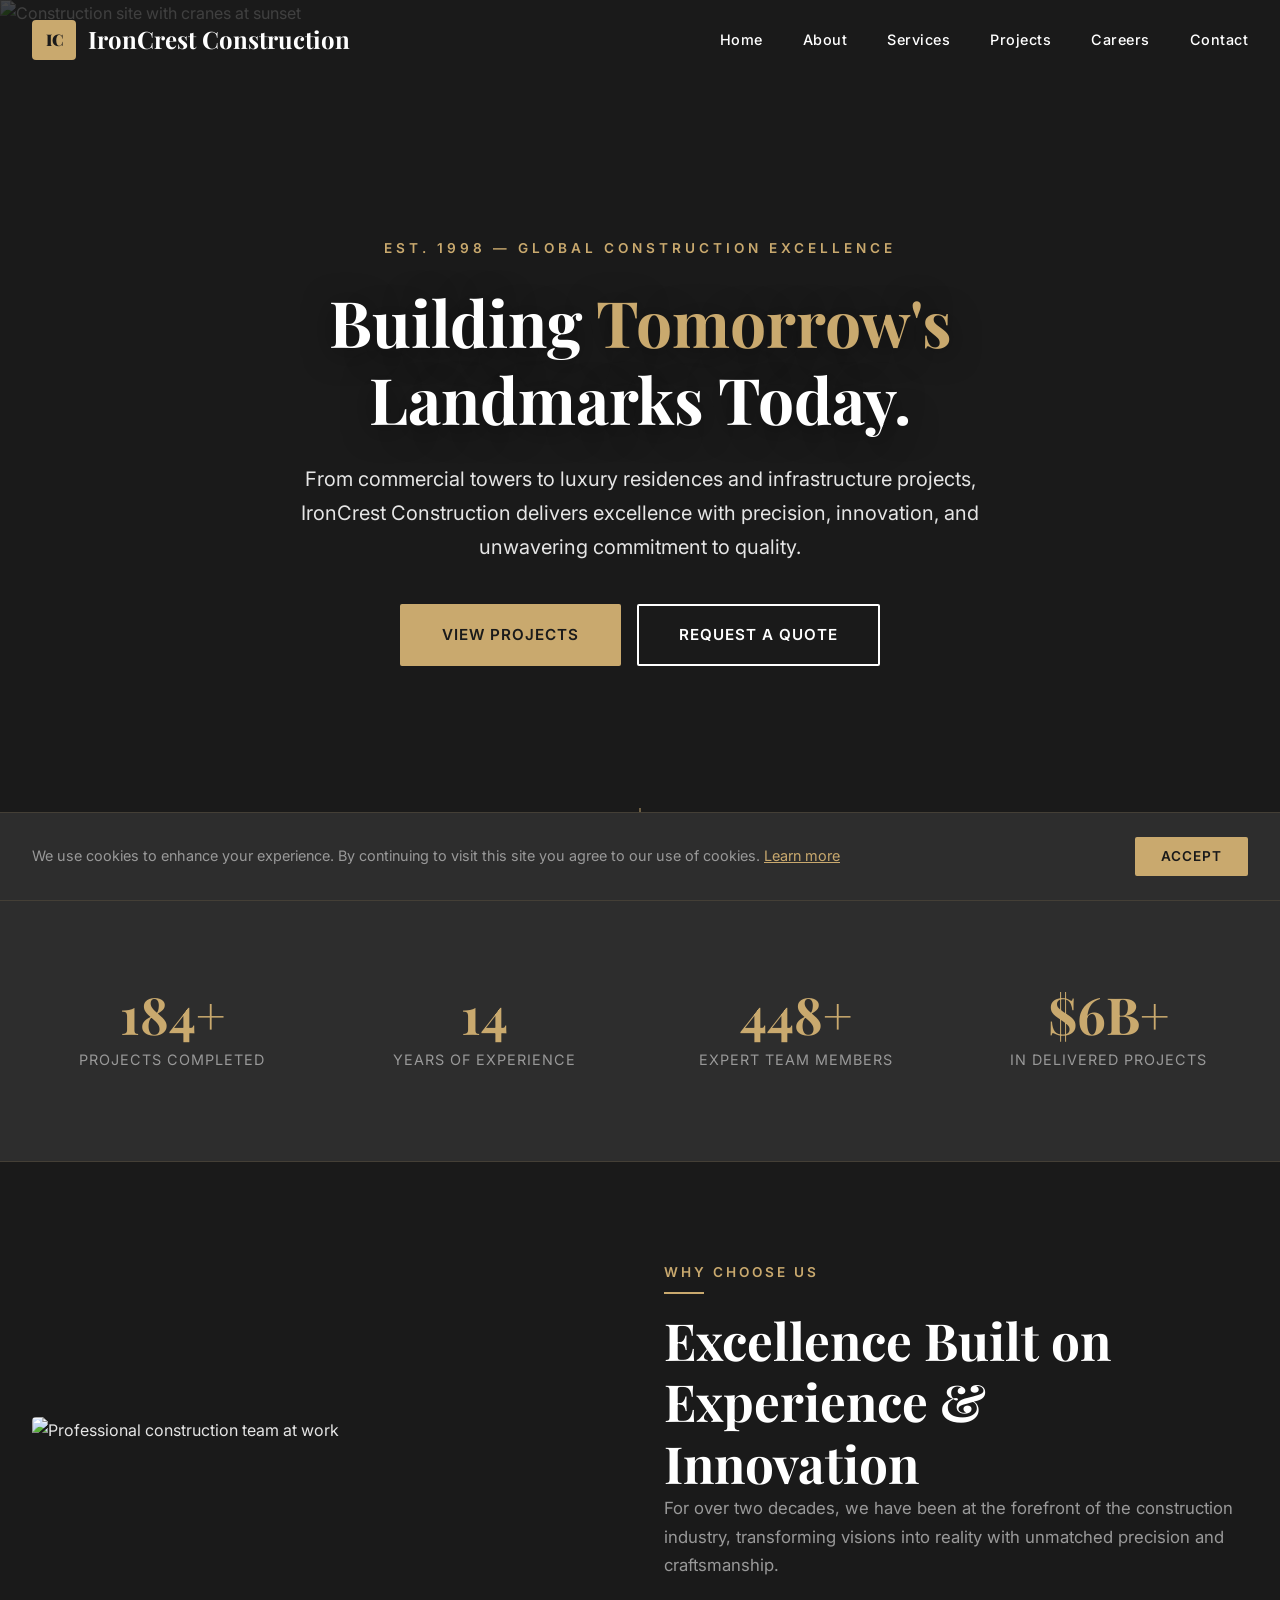
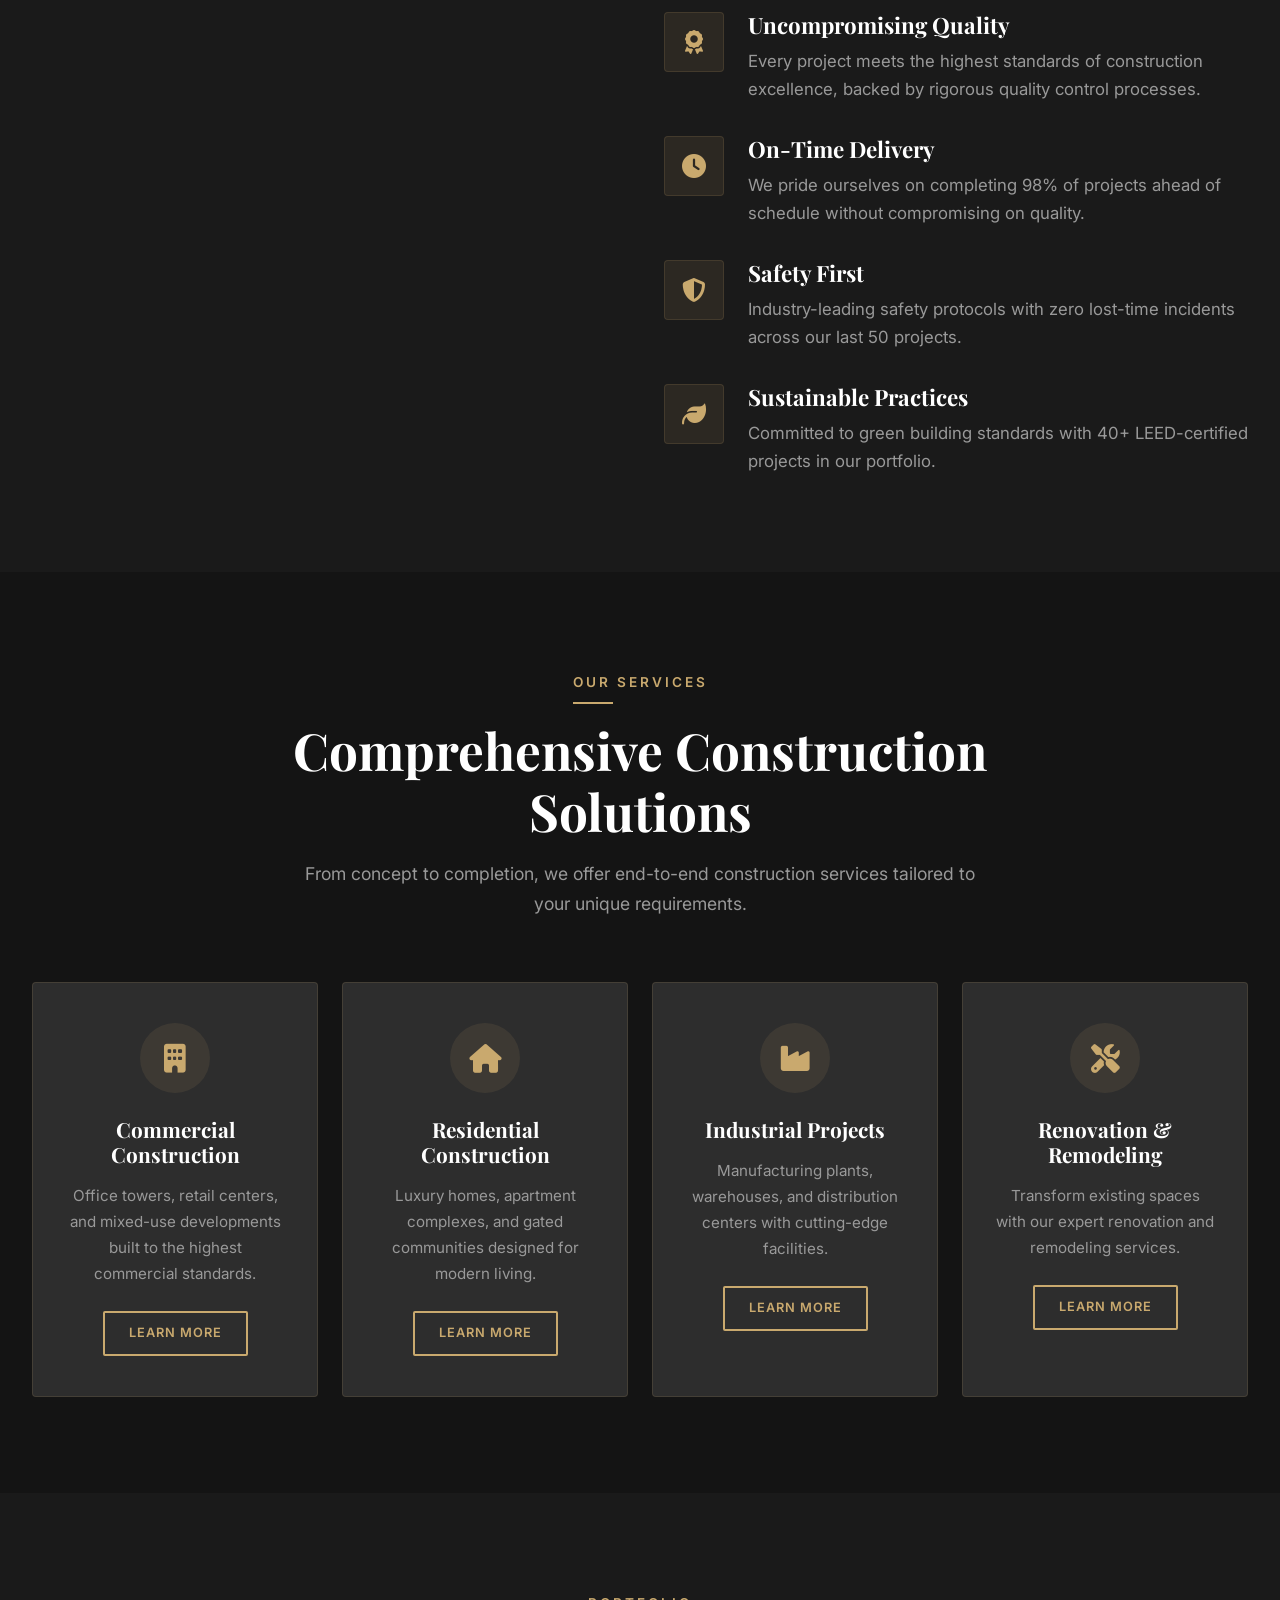
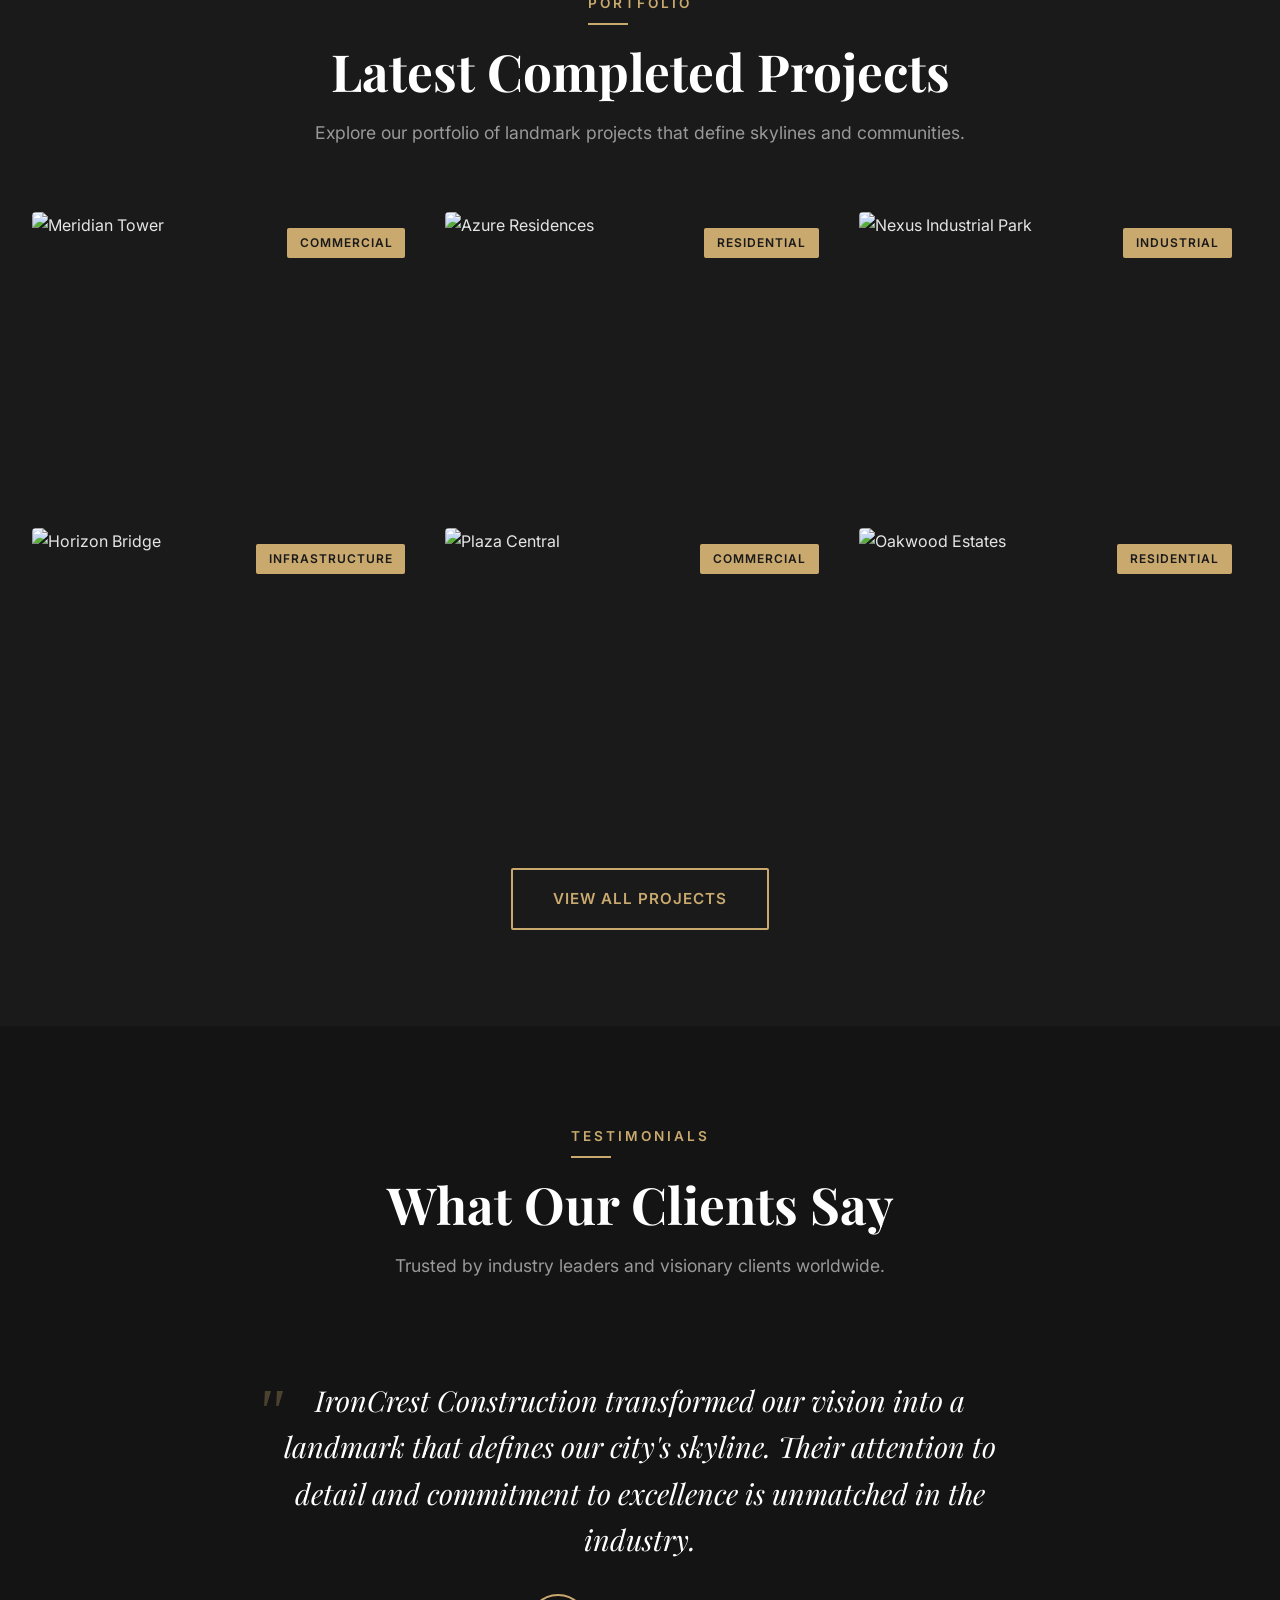
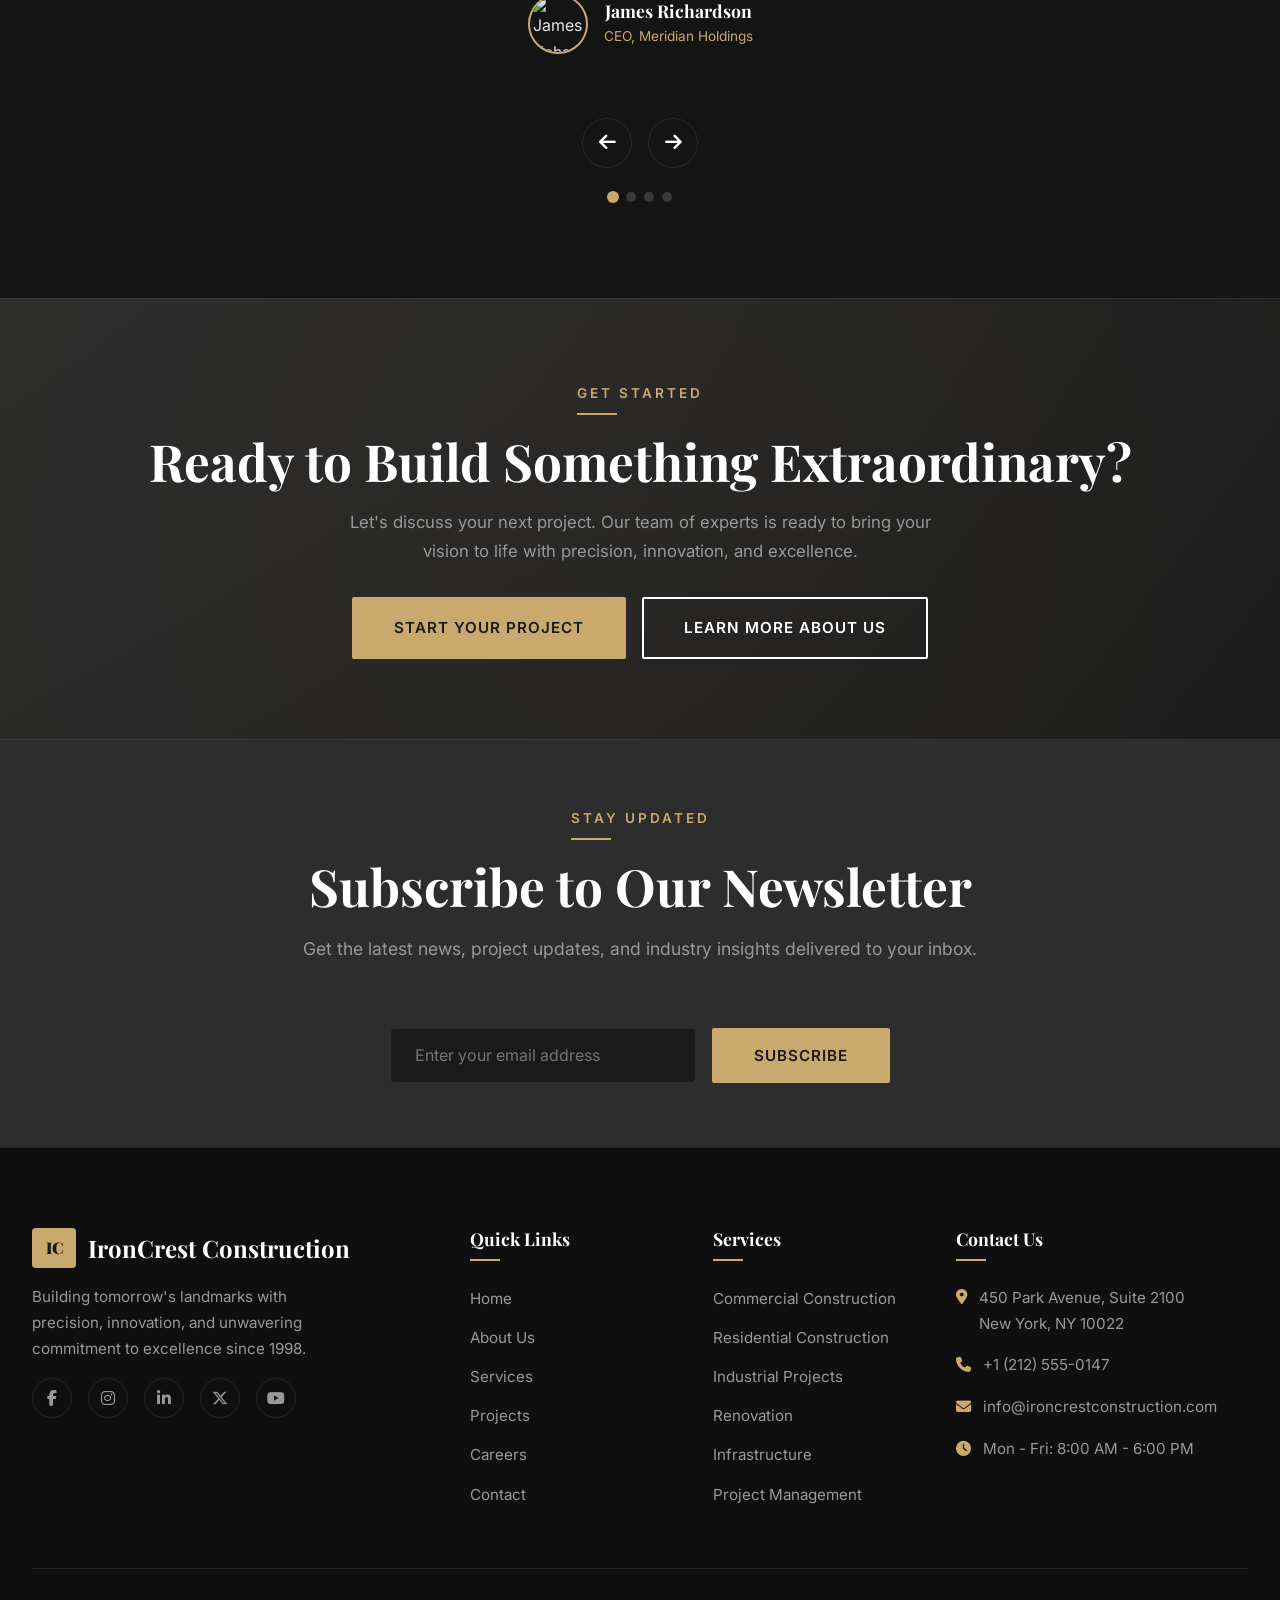
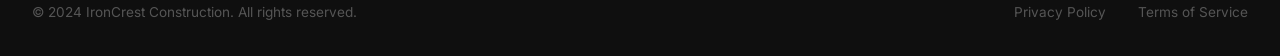
==== index.html @ f41d3113 "update" ====
<!DOCTYPE html>
<html lang="en">
<head>
    <meta charset="UTF-8">
    <meta name="viewport" content="width=device-width, initial-scale=1.0">
    <meta name="description" content="IronCrest Construction - Premium construction company delivering excellence in commercial, residential, and infrastructure projects worldwide.">
    <meta name="keywords" content="construction, commercial building, residential, infrastructure, renovation, architecture, project management">
    <meta name="author" content="IronCrest Construction">
    
    <!-- Open Graph -->
    <meta property="og:title" content="IronCrest Construction | Building Tomorrow's Landmarks Today">
    <meta property="og:description" content="Premium construction company delivering excellence with precision across commercial, residential, and infrastructure projects.">
    <meta property="og:type" content="website">
    <meta property="og:url" content="https://ironcrestconstruction.com">
    <meta property="og:image" content="https://ironcrestconstruction.com/images/og-image.jpg">
    
    <!-- Twitter Card -->
    <meta name="twitter:card" content="summary_large_image">
    <meta name="twitter:title" content="IronCrest Construction | Building Tomorrow's Landmarks Today">
    <meta name="twitter:description" content="Premium construction company delivering excellence with precision.">
    <meta name="twitter:image" content="https://ironcrestconstruction.com/images/og-image.jpg">
    
    <title>IronCrest Construction | Building Tomorrow's Landmarks Today</title>
    
    <!-- Favicon -->
    <link rel="icon" type="image/svg+xml" href="data:image/svg+xml,<svg xmlns='http://www.w3.org/2000/svg' viewBox='0 0 100 100'><rect width='100' height='100' rx='10' fill='%23C9A96E'/><text x='50' y='65' font-size='50' text-anchor='middle' fill='%231A1A1A' font-family='serif' font-weight='bold'>I</text></svg>">
    
    <!-- Fonts -->
    <link rel="preconnect" href="https://fonts.googleapis.com">
    <link rel="preconnect" href="https://fonts.gstatic.com" crossorigin>
    <link href="https://fonts.googleapis.com/css2?family=Inter:wght@300;400;500;600;700&family=Playfair+Display:wght@400;500;600;700;800&display=swap" rel="stylesheet">
    
    <!-- Font Awesome -->
    <link rel="stylesheet" href="https://cdnjs.cloudflare.com/ajax/libs/font-awesome/6.5.1/css/all.min.css">
    
    <!-- Styles -->
    <link rel="stylesheet" href="css/style.css">
</head>
<body>
    <!-- Loading Screen -->
    <div class="loading-screen">
        <div class="spinner"></div>
        <p class="loading-text">Loading IronCrest Construction</p>
    </div>

    <!-- Navigation -->
    <nav class="navbar" role="navigation" aria-label="Main navigation">
        <div class="container">
            <a href="index.html" class="logo" aria-label="IronCrest Construction Home">
                <div class="logo-icon">IC</div>
                <span>IronCrest Construction</span>
            </a>
            
            <ul class="nav-links">
                <li><a href="index.html" class="active">Home</a></li>
                <li><a href="about.html">About</a></li>
                <li><a href="services.html">Services</a></li>
                <li><a href="projects.html">Projects</a></li>
                <li><a href="careers.html">Careers</a></li>
                <li><a href="contact.html">Contact</a></li>
            </ul>
            
            <div class="hamburger" aria-label="Toggle menu" role="button" tabindex="0">
                <span></span>
                <span></span>
                <span></span>
            </div>
        </div>
    </nav>

    <!-- Hero Section -->
    <section class="hero" id="home">
        <div class="hero-bg">
            <img src="https://images.unsplash.com/photo-1504307651254-35680f356dfd?w=1920&q=80" alt="Construction site with cranes at sunset" loading="eager">
        </div>
        <div class="hero-overlay"></div>
        <div class="hero-content">
            <span class="hero-label">Est. 1998 — Global Construction Excellence</span>
            <h1>Building <span>Tomorrow's</span> Landmarks Today.</h1>
            <p>From commercial towers to luxury residences and infrastructure projects, IronCrest Construction delivers excellence with precision, innovation, and unwavering commitment to quality.</p>
            <div class="hero-buttons">
                <a href="projects.html" class="btn btn-primary">View Projects</a>
                <a href="contact.html" class="btn btn-outline">Request a Quote</a>
            </div>
        </div>
        <div class="scroll-indicator" aria-hidden="true">
            <span></span>
        </div>
    </section>

    <!-- Stats Section -->
    <section class="stats-section">
        <div class="container">
            <div class="stats-grid">
                <div class="stat-item reveal">
                    <div class="stat-number"><span class="counter" data-target="350">0</span>+</div>
                    <div class="stat-label">Projects Completed</div>
                </div>
                <div class="stat-item reveal">
                    <div class="stat-number"><span class="counter" data-target="28">0</span></div>
                    <div class="stat-label">Years of Experience</div>
                </div>
                <div class="stat-item reveal">
                    <div class="stat-number"><span class="counter" data-target="850">0</span>+</div>
                    <div class="stat-label">Expert Team Members</div>
                </div>
                <div class="stat-item reveal">
                    <div class="stat-number">$<span class="counter" data-target="12">0</span>B+</div>
                    <div class="stat-label">In Delivered Projects</div>
                </div>
            </div>
        </div>
    </section>

    <!-- Why Choose Us -->
    <section class="section section-dark" id="why-us">
        <div class="container">
            <div class="why-grid">
                <div class="why-image reveal-left">
                    <img src="https://images.unsplash.com/photo-1541888946425-d81bb19240f5?w=800&q=80" alt="Professional construction team at work" loading="lazy">
                </div>
                <div class="reveal-right">
                    <span class="section-label">Why Choose Us</span>
                    <h2>Excellence Built on Experience & Innovation</h2>
                    <p style="margin-bottom: 2rem;">For over two decades, we have been at the forefront of the construction industry, transforming visions into reality with unmatched precision and craftsmanship.</p>
                    
                    <div class="why-features">
                        <div class="why-feature">
                            <div class="why-feature-icon">
                                <i class="fas fa-award"></i>
                            </div>
                            <div>
                                <h4>Uncompromising Quality</h4>
                                <p>Every project meets the highest standards of construction excellence, backed by rigorous quality control processes.</p>
                            </div>
                        </div>
                        <div class="why-feature">
                            <div class="why-feature-icon">
                                <i class="fas fa-clock"></i>
                            </div>
                            <div>
                                <h4>On-Time Delivery</h4>
                                <p>We pride ourselves on completing 98% of projects ahead of schedule without compromising on quality.</p>
                            </div>
                        </div>
                        <div class="why-feature">
                            <div class="why-feature-icon">
                                <i class="fas fa-shield-alt"></i>
                            </div>
                            <div>
                                <h4>Safety First</h4>
                                <p>Industry-leading safety protocols with zero lost-time incidents across our last 50 projects.</p>
                            </div>
                        </div>
                        <div class="why-feature">
                            <div class="why-feature-icon">
                                <i class="fas fa-leaf"></i>
                            </div>
                            <div>
                                <h4>Sustainable Practices</h4>
                                <p>Committed to green building standards with 40+ LEED-certified projects in our portfolio.</p>
                            </div>
                        </div>
                    </div>
                </div>
            </div>
        </div>
    </section>

    <!-- Featured Services -->
    <section class="section section-darker" id="services">
        <div class="container">
            <div class="section-header reveal">
                <span class="section-label">Our Services</span>
                <h2>Comprehensive Construction Solutions</h2>
                <p>From concept to completion, we offer end-to-end construction services tailored to your unique requirements.</p>
            </div>
            
            <div class="services-grid">
                <div class="service-card reveal">
                    <div class="service-icon">
                        <i class="fas fa-building"></i>
                    </div>
                    <h3>Commercial Construction</h3>
                    <p style="margin-bottom: 1.5rem;">Office towers, retail centers, and mixed-use developments built to the highest commercial standards.</p>
                    <a href="services.html" class="btn btn-outline-gold" style="padding: 0.6rem 1.5rem; font-size: 0.8rem;">Learn More</a>
                </div>
                
                <div class="service-card reveal">
                    <div class="service-icon">
                        <i class="fas fa-home"></i>
                    </div>
                    <h3>Residential Construction</h3>
                    <p style="margin-bottom: 1.5rem;">Luxury homes, apartment complexes, and gated communities designed for modern living.</p>
                    <a href="services.html" class="btn btn-outline-gold" style="padding: 0.6rem 1.5rem; font-size: 0.8rem;">Learn More</a>
                </div>
                
                <div class="service-card reveal">
                    <div class="service-icon">
                        <i class="fas fa-industry"></i>
                    </div>
                    <h3>Industrial Projects</h3>
                    <p style="margin-bottom: 1.5rem;">Manufacturing plants, warehouses, and distribution centers with cutting-edge facilities.</p>
                    <a href="services.html" class="btn btn-outline-gold" style="padding: 0.6rem 1.5rem; font-size: 0.8rem;">Learn More</a>
                </div>
                
                <div class="service-card reveal">
                    <div class="service-icon">
                        <i class="fas fa-tools"></i>
                    </div>
                    <h3>Renovation & Remodeling</h3>
                    <p style="margin-bottom: 1.5rem;">Transform existing spaces with our expert renovation and remodeling services.</p>
                    <a href="services.html" class="btn btn-outline-gold" style="padding: 0.6rem 1.5rem; font-size: 0.8rem;">Learn More</a>
                </div>
            </div>
        </div>
    </section>

    <!-- Featured Projects -->
    <section class="section section-dark" id="projects">
        <div class="container">
            <div class="section-header reveal">
                <span class="section-label">Portfolio</span>
                <h2>Latest Completed Projects</h2>
                <p>Explore our portfolio of landmark projects that define skylines and communities.</p>
            </div>
            
            <div class="projects-grid">
                <div class="project-card reveal" data-project="meridian-tower" data-category="commercial">
                    <img src="https://images.unsplash.com/photo-1486406146926-c627a92ad1ab?w=800&q=80" alt="Meridian Tower" loading="lazy">
                    <span class="project-category">Commercial</span>
                    <div class="project-overlay">
                        <h3>Meridian Tower</h3>
                        <p>New York, NY — 2024</p>
                    </div>
                </div>
                
                <div class="project-card reveal" data-project="azure-residences" data-category="residential">
                    <img src="https://images.unsplash.com/photo-1600596542815-ffad4c1539a9?w=800&q=80" alt="Azure Residences" loading="lazy">
                    <span class="project-category">Residential</span>
                    <div class="project-overlay">
                        <h3>Azure Residences</h3>
                        <p>Miami, FL — 2023</p>
                    </div>
                </div>
                
                <div class="project-card reveal" data-project="nexus-industrial" data-category="industrial">
                    <img src="https://images.unsplash.com/photo-1581094794329-c8112a89af12?w=800&q=80" alt="Nexus Industrial Park" loading="lazy">
                    <span class="project-category">Industrial</span>
                    <div class="project-overlay">
                        <h3>Nexus Industrial Park</h3>
                        <p>Houston, TX — 2024</p>
                    </div>
                </div>
                
                <div class="project-card reveal" data-project="horizon-bridge" data-category="infrastructure">
                    <img src="https://images.unsplash.com/photo-1545558014-8692077e9b5c?w=800&q=80" alt="Horizon Bridge" loading="lazy">
                    <span class="project-category">Infrastructure</span>
                    <div class="project-overlay">
                        <h3>Horizon Bridge</h3>
                        <p>Seattle, WA — 2023</p>
                    </div>
                </div>
                
                <div class="project-card reveal" data-project="plaza-central" data-category="commercial">
                    <img src="https://images.unsplash.com/photo-1577495508048-b635879837f1?w=800&q=80" alt="Plaza Central" loading="lazy">
                    <span class="project-category">Commercial</span>
                    <div class="project-overlay">
                        <h3>Plaza Central</h3>
                        <p>Chicago, IL — 2022</p>
                    </div>
                </div>
                
                <div class="project-card reveal" data-project="oakwood-estates" data-category="residential">
                    <img src="https://images.unsplash.com/photo-1600585154340-be6161a56a0c?w=800&q=80" alt="Oakwood Estates" loading="lazy">
                    <span class="project-category">Residential</span>
                    <div class="project-overlay">
                        <h3>Oakwood Estates</h3>
                        <p>Austin, TX — 2024</p>
                    </div>
                </div>
            </div>
            
            <div style="text-align: center; margin-top: 3rem;">
                <a href="projects.html" class="btn btn-outline-gold">View All Projects</a>
            </div>
        </div>
    </section>

    <!-- Project Modal -->
    <div class="modal-overlay" role="dialog" aria-modal="true" aria-label="Project details">
        <div class="modal-content">
            <button class="modal-close" aria-label="Close modal">&times;</button>
            <img class="modal-image" src="" alt="" loading="lazy">
            <div class="modal-body">
                <h2></h2>
                <div class="modal-meta">
                    <span class="modal-meta-item"><i class="fas fa-map-marker-alt"></i> <span class="modal-location"></span></span>
                    <span class="modal-meta-item"><i class="fas fa-calendar"></i> <span class="modal-year"></span></span>
                </div>
                <p class="modal-description"></p>
                <a href="contact.html" class="btn btn-primary">Inquire About This Project</a>
            </div>
        </div>
    </div>

    <!-- Testimonials -->
    <section class="section section-darker" id="testimonials">
        <div class="container">
            <div class="section-header reveal">
                <span class="section-label">Testimonials</span>
                <h2>What Our Clients Say</h2>
                <p>Trusted by industry leaders and visionary clients worldwide.</p>
            </div>
            
            <div class="testimonials-slider">
                <div class="testimonial-slide active">
                    <p class="testimonial-text">IronCrest Construction transformed our vision into a landmark that defines our city's skyline. Their attention to detail and commitment to excellence is unmatched in the industry.</p>
                    <div class="testimonial-author">
                        <img src="https://images.unsplash.com/photo-1560250097-0b93528c311a?w=150&q=80" alt="James Richardson" loading="lazy">
                        <div class="testimonial-author-info">
                            <h4>James Richardson</h4>
                            <p>CEO, Meridian Holdings</p>
                        </div>
                    </div>
                </div>
                
                <div class="testimonial-slide">
                    <p class="testimonial-text">From groundbreaking to ribbon-cutting, the IronCrest team delivered our industrial facility three months ahead of schedule. Their project management expertise is truly world-class.</p>
                    <div class="testimonial-author">
                        <img src="https://images.unsplash.com/photo-1573497019940-1c28c88b4f3e?w=150&q=80" alt="Sarah Chen" loading="lazy">
                        <div class="testimonial-author-info">
                            <h4>Sarah Chen</h4>
                            <p>Director of Operations, Nexus Manufacturing</p>
                        </div>
                    </div>
                </div>
                
                <div class="testimonial-slide">
                    <p class="testimonial-text">The level of craftsmanship and professionalism IronCrest brought to our luxury residential project exceeded every expectation. They don't just build structures—they create legacies.</p>
                    <div class="testimonial-author">
                        <img src="https://images.unsplash.com/photo-1519085360753-af0119f7cbe7?w=150&q=80" alt="Michael Torres" loading="lazy">
                        <div class="testimonial-author-info">
                            <h4>Michael Torres</h4>
                            <p>Founder, Azure Development Group</p>
                        </div>
                    </div>
                </div>
                
                <div class="testimonial-slide">
                    <p class="testimonial-text">Working with IronCrest on our infrastructure project was seamless. Their engineering team's innovative solutions saved us millions while delivering a bridge that will serve generations.</p>
                    <div class="testimonial-author">
                        <img src="https://images.unsplash.com/photo-1611432579699-484f7990b127?w=150&q=80" alt="Amanda Foster" loading="lazy">
                        <div class="testimonial-author-info">
                            <h4>Amanda Foster</h4>
                            <p>City Engineer, Seattle DOT</p>
                        </div>
                    </div>
                </div>
            </div>
            
            <div class="testimonial-nav">
                <button class="testimonial-prev" aria-label="Previous testimonial"><i class="fas fa-arrow-left"></i></button>
                <button class="testimonial-next" aria-label="Next testimonial"><i class="fas fa-arrow-right"></i></button>
            </div>
            
            <div class="testimonial-dots">
                <span class="dot active"></span>
                <span class="dot"></span>
                <span class="dot"></span>
                <span class="dot"></span>
            </div>
        </div>
    </section>

    <!-- CTA Section -->
    <section class="cta-section">
        <div class="container">
            <div class="reveal">
                <span class="section-label" style="color: var(--gold);">Get Started</span>
                <h2>Ready to Build Something Extraordinary?</h2>
                <p>Let's discuss your next project. Our team of experts is ready to bring your vision to life with precision, innovation, and excellence.</p>
                <div style="display: flex; gap: 1rem; justify-content: center; flex-wrap: wrap;">
                    <a href="contact.html" class="btn btn-primary">Start Your Project</a>
                    <a href="about.html" class="btn btn-outline">Learn More About Us</a>
                </div>
            </div>
        </div>
    </section>

    <!-- Newsletter -->
    <section class="newsletter-section">
        <div class="container">
            <div class="section-header reveal">
                <span class="section-label">Stay Updated</span>
                <h2>Subscribe to Our Newsletter</h2>
                <p>Get the latest news, project updates, and industry insights delivered to your inbox.</p>
            </div>
            
            <form class="newsletter-form reveal" aria-label="Newsletter subscription">
                <input type="email" placeholder="Enter your email address" required aria-label="Email address">
                <button type="submit" class="btn btn-primary">Subscribe</button>
            </form>
        </div>
    </section>

    <!-- Footer -->
    <footer class="footer">
        <div class="container">
            <div class="footer-grid">
                <div class="footer-brand">
                    <a href="index.html" class="logo" style="margin-bottom: 1rem;">
                        <div class="logo-icon">IC</div>
                        <span>IronCrest Construction</span>
                    </a>
                    <p>Building tomorrow's landmarks with precision, innovation, and unwavering commitment to excellence since 1998.</p>
                    <div class="footer-social">
                        <a href="#" class="social-toast" aria-label="Facebook"><i class="fab fa-facebook-f"></i></a>
                        <a href="#" class="social-toast" aria-label="Instagram"><i class="fab fa-instagram"></i></a>
                        <a href="#" class="social-toast" aria-label="LinkedIn"><i class="fab fa-linkedin-in"></i></a>
                        <a href="#" class="social-toast" aria-label="X (Twitter)"><i class="fab fa-x-twitter"></i></a>
                        <a href="#" class="social-toast" aria-label="YouTube"><i class="fab fa-youtube"></i></a>
                    </div>
                </div>
                
                <div>
                    <h4>Quick Links</h4>
                    <ul class="footer-links">
                        <li><a href="index.html">Home</a></li>
                        <li><a href="about.html">About Us</a></li>
                        <li><a href="services.html">Services</a></li>
                        <li><a href="projects.html">Projects</a></li>
                        <li><a href="careers.html">Careers</a></li>
                        <li><a href="contact.html">Contact</a></li>
                    </ul>
                </div>
                
                <div>
                    <h4>Services</h4>
                    <ul class="footer-links">
                        <li><a href="services.html">Commercial Construction</a></li>
                        <li><a href="services.html">Residential Construction</a></li>
                        <li><a href="services.html">Industrial Projects</a></li>
                        <li><a href="services.html">Renovation</a></li>
                        <li><a href="services.html">Infrastructure</a></li>
                        <li><a href="services.html">Project Management</a></li>
                    </ul>
                </div>
                
                <div class="footer-contact">
                    <h4>Contact Us</h4>
                    <p><i class="fas fa-map-marker-alt"></i> 450 Park Avenue, Suite 2100<br>New York, NY 10022</p>
                    <p><i class="fas fa-phone"></i> +1 (212) 555-0147</p>
                    <p><i class="fas fa-envelope"></i> info@ironcrestconstruction.com</p>
                    <p><i class="fas fa-clock"></i> Mon - Fri: 8:00 AM - 6:00 PM</p>
                </div>
            </div>
            
            <div class="footer-bottom">
                <p>&copy; 2024 IronCrest Construction. All rights reserved.</p>
                <div class="footer-bottom-links">
                    <a href="#">Privacy Policy</a>
                    <a href="#">Terms of Service</a>
                </div>
            </div>
        </div>
    </footer>

    <!-- Back to Top -->
    <button class="back-to-top" aria-label="Back to top">
        <i class="fas fa-arrow-up"></i>
    </button>

    <!-- Cookie Consent -->
    <div class="cookie-banner" role="dialog" aria-label="Cookie consent">
        <div class="container">
            <p>We use cookies to enhance your experience. By continuing to visit this site you agree to our use of cookies. <a href="#">Learn more</a></p>
            <button class="btn btn-primary cookie-accept" style="padding: 0.6rem 1.5rem; font-size: 0.85rem;">Accept</button>
        </div>
    </div>

    <!-- Scripts -->
    <script src="js/main.js"></script>
</body>
</html>
---- css/style.css ----
/* ============================================
   IRONCREST CONSTRUCTION - Premium Construction Website
   Dark Charcoal, White & Gold Theme
   ============================================ */

/* --- CSS Variables --- */
:root {
    --gold: #C9A96E;
    --gold-light: #D4B87A;
    --gold-dark: #A88B4A;
    --charcoal: #1A1A1A;
    --charcoal-light: #2D2D2D;
    --charcoal-lighter: #3A3A3A;
    --white: #FFFFFF;
    --off-white: #F8F8F8;
    --light-gray: #E5E5E5;
    --medium-gray: #999999;
    --dark-gray: #555555;
    --glass-bg: rgba(26, 26, 26, 0.85);
    --glass-border: rgba(201, 169, 110, 0.15);
    --transition-smooth: all 0.4s cubic-bezier(0.25, 0.46, 0.45, 0.94);
    --shadow-sm: 0 2px 10px rgba(0,0,0,0.1);
    --shadow-md: 0 8px 30px rgba(0,0,0,0.15);
    --shadow-lg: 0 20px 60px rgba(0,0,0,0.25);
    --shadow-gold: 0 4px 20px rgba(201, 169, 110, 0.3);
}

/* --- Reset & Base --- */
*, *::before, *::after {
    margin: 0;
    padding: 0;
    box-sizing: border-box;
}

html {
    scroll-behavior: smooth;
    font-size: 16px;
}

body {
    font-family: 'Inter', -apple-system, BlinkMacSystemFont, 'Segoe UI', Roboto, sans-serif;
    background-color: var(--charcoal);
    color: var(--light-gray);
    line-height: 1.7;
    overflow-x: hidden;
    -webkit-font-smoothing: antialiased;
    width: 100%;
}

h1, h2, h3, h4, h5, h6, p, a, span, li {
    overflow-wrap: break-word;
    word-wrap: break-word;
}

img {
    max-width: 100%;
    height: auto;
    display: block;
}

a {
    text-decoration: none;
    color: inherit;
    transition: var(--transition-smooth);
}

ul {
    list-style: none;
}

button {
    border: none;
    background: none;
    cursor: pointer;
    font-family: inherit;
}

/* --- Typography --- */
h1, h2, h3, h4, h5, h6 {
    font-family: 'Playfair Display', Georgia, serif;
    font-weight: 700;
    color: var(--white);
    line-height: 1.2;
}

h1 { font-size: clamp(2.5rem, 5vw, 4.5rem); }
h2 { font-size: clamp(2rem, 4vw, 3.5rem); }
h3 { font-size: clamp(1.3rem, 2.5vw, 1.8rem); }
h4 { font-size: clamp(1.1rem, 2vw, 1.4rem); }

p {
    color: var(--medium-gray);
    font-size: 1.05rem;
}

.section-label {
    display: inline-block;
    color: var(--gold);
    font-size: 0.85rem;
    font-weight: 600;
    letter-spacing: 3px;
    text-transform: uppercase;
    margin-bottom: 1rem;
    position: relative;
}

.section-label::after {
    content: '';
    display: block;
    width: 40px;
    height: 2px;
    background: var(--gold);
    margin-top: 0.5rem;
}

/* --- Buttons --- */
.btn {
    display: inline-flex;
    align-items: center;
    justify-content: center;
    gap: 0.5rem;
    padding: 1rem 2.5rem;
    font-size: 0.95rem;
    font-weight: 600;
    letter-spacing: 1px;
    text-transform: uppercase;
    border-radius: 2px;
    transition: var(--transition-smooth);
    cursor: pointer;
    position: relative;
    overflow: hidden;
}

.btn-primary {
    background: var(--gold);
    color: var(--charcoal);
    border: 2px solid var(--gold);
}

.btn-primary:hover {
    background: var(--gold-light);
    border-color: var(--gold-light);
    transform: translateY(-2px);
    box-shadow: var(--shadow-gold);
}

.btn-outline {
    background: transparent;
    color: var(--white);
    border: 2px solid var(--white);
}

.btn-outline:hover {
    background: var(--white);
    color: var(--charcoal);
    transform: translateY(-2px);
}

.btn-outline-gold {
    background: transparent;
    color: var(--gold);
    border: 2px solid var(--gold);
}

.btn-outline-gold:hover {
    background: var(--gold);
    color: var(--charcoal);
    transform: translateY(-2px);
}

/* --- Container --- */
.container {
    max-width: 1400px;
    margin: 0 auto;
    padding: 0 2rem;
}

.container-narrow {
    max-width: 1100px;
    margin: 0 auto;
    padding: 0 2rem;
}

/* --- Section Spacing --- */
.section {
    padding: 6rem 0;
    position: relative;
}

.section-dark {
    background: var(--charcoal);
}

.section-darker {
    background: #141414;
}

.section-light {
    background: var(--off-white);
    color: var(--charcoal);
}

.section-light h2,
.section-light h3,
.section-light h4 {
    color: var(--charcoal);
}

.section-light p {
    color: var(--dark-gray);
}

/* --- Loading Screen --- */
.loading-screen {
    position: fixed;
    top: 0;
    left: 0;
    width: 100%;
    height: 100%;
    background: var(--charcoal);
    z-index: 10000;
    display: flex;
    align-items: center;
    justify-content: center;
    flex-direction: column;
    transition: opacity 0.6s ease, visibility 0.6s ease;
}

.loading-screen.hidden {
    opacity: 0;
    visibility: hidden;
}

.spinner {
    width: 60px;
    height: 60px;
    border: 3px solid var(--charcoal-lighter);
    border-top-color: var(--gold);
    border-radius: 50%;
    animation: spin 1s linear infinite;
}

@keyframes spin {
    to { transform: rotate(360deg); }
}

.loading-text {
    color: var(--gold);
    margin-top: 1.5rem;
    font-size: 0.9rem;
    letter-spacing: 3px;
    text-transform: uppercase;
}

/* --- Navigation --- */
.navbar {
    position: fixed;
    top: 0;
    left: 0;
    width: 100%;
    z-index: 1000;
    padding: 1.2rem 0;
    transition: var(--transition-smooth);
}

.navbar.scrolled {
    background: var(--glass-bg);
    backdrop-filter: blur(20px);
    -webkit-backdrop-filter: blur(20px);
    border-bottom: 1px solid var(--glass-border);
    padding: 0.8rem 0;
    box-shadow: var(--shadow-md);
}

.navbar .container {
    display: flex;
    align-items: center;
    justify-content: space-between;
}

.logo {
    display: flex;
    align-items: center;
    gap: 0.75rem;
    font-family: 'Playfair Display', serif;
    font-size: 1.5rem;
    font-weight: 700;
    color: var(--white);
}

.logo-icon {
    width: 44px;
    height: 40px;
    background: var(--gold);
    border-radius: 4px;
    display: flex;
    align-items: center;
    justify-content: center;
    color: var(--charcoal);
    font-weight: 900;
    font-size: 1rem;
    letter-spacing: -0.5px;
}

.nav-links {
    display: flex;
    align-items: center;
    gap: 2.5rem;
}

.nav-links a {
    color: var(--white);
    font-size: 0.9rem;
    font-weight: 500;
    letter-spacing: 0.5px;
    position: relative;
    padding: 0.25rem 0;
}

.nav-links a::after {
    content: '';
    position: absolute;
    bottom: 0;
    left: 0;
    width: 0;
    height: 2px;
    background: var(--gold);
    transition: var(--transition-smooth);
}

.nav-links a:hover::after,
.nav-links a.active::after {
    width: 100%;
}

.nav-links a.active {
    color: var(--gold);
}

.nav-cta {
    display: none;
}

.hamburger {
    display: none;
    flex-direction: column;
    gap: 5px;
    cursor: pointer;
    z-index: 1001;
}

.hamburger span {
    display: block;
    width: 28px;
    height: 2px;
    background: var(--white);
    transition: var(--transition-smooth);
}

.hamburger.active span:nth-child(1) {
    transform: rotate(45deg) translate(5px, 5px);
}

.hamburger.active span:nth-child(2) {
    opacity: 0;
}

.hamburger.active span:nth-child(3) {
    transform: rotate(-45deg) translate(5px, -5px);
}

/* --- Hero Section --- */
.hero {
    min-height: 100vh;
    position: relative;
    display: flex;
    align-items: center;
    justify-content: center;
    overflow: hidden;
}

.hero-bg {
    position: absolute;
    top: 0;
    left: 0;
    width: 100%;
    height: 100%;
    z-index: 0;
}

.hero-bg img {
    width: 100%;
    height: 100%;
    object-fit: cover;
    filter: brightness(0.35);
}

.hero-overlay {
    position: absolute;
    top: 0;
    left: 0;
    width: 100%;
    height: 100%;
    background: linear-gradient(180deg, rgba(26,26,26,0.3) 0%, rgba(26,26,26,0.8) 100%);
    z-index: 1;
}

.hero-content {
    position: relative;
    z-index: 2;
    text-align: center;
    max-width: 900px;
    padding: 0 2rem;
    animation: fadeInUp 1s ease-out;
}

.hero-label {
    color: var(--gold);
    font-size: 0.85rem;
    font-weight: 600;
    letter-spacing: 4px;
    text-transform: uppercase;
    margin-bottom: 1.5rem;
    display: inline-block;
}

.hero h1 {
    margin-bottom: 1.5rem;
    text-shadow: 0 4px 30px rgba(0,0,0,0.5);
}

.hero h1 span {
    color: var(--gold);
}

.hero p {
    font-size: clamp(1rem, 2vw, 1.25rem);
    color: var(--light-gray);
    margin-bottom: 2.5rem;
    max-width: 700px;
    margin-left: auto;
    margin-right: auto;
}

.hero-buttons {
    display: flex;
    gap: 1rem;
    justify-content: center;
    flex-wrap: wrap;
}

.scroll-indicator {
    position: absolute;
    bottom: 2rem;
    left: 50%;
    transform: translateX(-50%);
    z-index: 2;
    animation: bounce 2s infinite;
}

.scroll-indicator span {
    display: block;
    width: 1px;
    height: 60px;
    background: linear-gradient(to bottom, var(--gold), transparent);
    margin: 0 auto;
}

@keyframes bounce {
    0%, 20%, 50%, 80%, 100% { transform: translateX(-50%) translateY(0); }
    40% { transform: translateX(-50%) translateY(-10px); }
    60% { transform: translateX(-50%) translateY(-5px); }
}

/* --- Stats Section --- */
.stats-section {
    background: var(--charcoal-light);
    padding: 4rem 0;
    border-top: 1px solid var(--glass-border);
    border-bottom: 1px solid var(--glass-border);
}

.stats-grid {
    display: grid;
    grid-template-columns: repeat(4, 1fr);
    gap: 2rem;
    text-align: center;
}

.stat-item {
    padding: 1.5rem;
}

.stat-number {
    font-family: 'Playfair Display', serif;
    font-size: clamp(2.5rem, 4vw, 3.5rem);
    font-weight: 700;
    color: var(--gold);
    line-height: 1;
    margin-bottom: 0.5rem;
}

.stat-label {
    color: var(--medium-gray);
    font-size: 0.9rem;
    letter-spacing: 1px;
    text-transform: uppercase;
}

/* --- Why Choose Us --- */
.why-grid {
    display: grid;
    grid-template-columns: repeat(2, 1fr);
    gap: 3rem;
    align-items: center;
}

.why-image {
    position: relative;
    border-radius: 4px;
    overflow: hidden;
}

.why-image img {
    width: 100%;
    height: 500px;
    object-fit: cover;
    transition: var(--transition-smooth);
}

.why-image:hover img {
    transform: scale(1.03);
}

.why-image::after {
    content: '';
    position: absolute;
    bottom: 0;
    left: 0;
    width: 100%;
    height: 50%;
    background: linear-gradient(to top, rgba(26,26,26,0.8), transparent);
}

.why-features {
    display: grid;
    grid-template-columns: 1fr;
    gap: 2rem;
}

.why-feature {
    display: flex;
    gap: 1.5rem;
    align-items: flex-start;
}

.why-feature-icon {
    width: 60px;
    height: 60px;
    min-width: 60px;
    background: rgba(201, 169, 110, 0.1);
    border: 1px solid var(--glass-border);
    border-radius: 4px;
    display: flex;
    align-items: center;
    justify-content: center;
    color: var(--gold);
    font-size: 1.5rem;
}

.why-feature h4 {
    margin-bottom: 0.5rem;
    color: var(--white);
}

/* --- Services Section --- */
.services-grid {
    display: grid;
    grid-template-columns: repeat(4, 1fr);
    gap: 1.5rem;
}

.service-card {
    background: var(--charcoal-light);
    border: 1px solid var(--glass-border);
    border-radius: 4px;
    padding: 2.5rem 2rem;
    text-align: center;
    transition: var(--transition-smooth);
    position: relative;
    overflow: hidden;
}

.service-card::before {
    content: '';
    position: absolute;
    top: 0;
    left: 0;
    width: 100%;
    height: 3px;
    background: var(--gold);
    transform: scaleX(0);
    transform-origin: left;
    transition: var(--transition-smooth);
}

.service-card:hover {
    transform: translateY(-8px);
    border-color: var(--gold);
    box-shadow: var(--shadow-lg);
}

.service-card:hover::before {
    transform: scaleX(1);
}

.service-icon {
    width: 70px;
    height: 70px;
    background: rgba(201, 169, 110, 0.1);
    border-radius: 50%;
    display: flex;
    align-items: center;
    justify-content: center;
    margin: 0 auto 1.5rem;
    color: var(--gold);
    font-size: 1.8rem;
    transition: var(--transition-smooth);
}

.service-card:hover .service-icon {
    background: var(--gold);
    color: var(--charcoal);
}

.service-card h3 {
    margin-bottom: 1rem;
    font-size: 1.3rem;
}

.service-card p {
    font-size: 0.95rem;
    margin-bottom: 1.5rem;
}

/* --- Projects Section --- */
.projects-filter {
    display: flex;
    justify-content: center;
    gap: 1rem;
    margin-bottom: 3rem;
    flex-wrap: wrap;
}

.filter-btn {
    padding: 0.6rem 1.5rem;
    font-size: 0.9rem;
    font-weight: 500;
    color: var(--medium-gray);
    background: transparent;
    border: 1px solid var(--glass-border);
    border-radius: 2px;
    cursor: pointer;
    transition: var(--transition-smooth);
    letter-spacing: 0.5px;
}

.filter-btn:hover,
.filter-btn.active {
    background: var(--gold);
    color: var(--charcoal);
    border-color: var(--gold);
}

.projects-grid {
    display: grid;
    grid-template-columns: repeat(3, 1fr);
    gap: 1.5rem;
}

.project-card {
    position: relative;
    border-radius: 4px;
    overflow: hidden;
    cursor: pointer;
    aspect-ratio: 4/3;
}

.project-card img {
    width: 100%;
    height: 100%;
    object-fit: cover;
    transition: var(--transition-smooth);
}

.project-card:hover img {
    transform: scale(1.1);
}

.project-overlay {
    position: absolute;
    bottom: 0;
    left: 0;
    width: 100%;
    padding: 2rem;
    background: linear-gradient(to top, rgba(26,26,26,0.95) 0%, rgba(26,26,26,0.4) 60%, transparent 100%);
    transform: translateY(20px);
    opacity: 0;
    transition: var(--transition-smooth);
}

.project-card:hover .project-overlay {
    transform: translateY(0);
    opacity: 1;
}

.project-overlay h3 {
    font-size: 1.3rem;
    margin-bottom: 0.25rem;
}

.project-overlay p {
    font-size: 0.85rem;
    color: var(--gold);
}

.project-category {
    position: absolute;
    top: 1rem;
    right: 1rem;
    background: var(--gold);
    color: var(--charcoal);
    padding: 0.3rem 0.8rem;
    font-size: 0.75rem;
    font-weight: 600;
    text-transform: uppercase;
    letter-spacing: 1px;
    border-radius: 2px;
}

/* --- Project Modal --- */
.modal-overlay {
    position: fixed;
    top: 0;
    left: 0;
    width: 100%;
    height: 100%;
    background: rgba(0,0,0,0.9);
    z-index: 2000;
    display: flex;
    align-items: center;
    justify-content: center;
    padding: 2rem;
    opacity: 0;
    visibility: hidden;
    transition: var(--transition-smooth);
}

.modal-overlay.active {
    opacity: 1;
    visibility: visible;
}

.modal-content {
    background: var(--charcoal-light);
    border: 1px solid var(--glass-border);
    border-radius: 4px;
    max-width: 900px;
    width: 100%;
    max-height: 90vh;
    overflow-y: auto;
    position: relative;
    transform: scale(0.9);
    transition: var(--transition-smooth);
}

.modal-overlay.active .modal-content {
    transform: scale(1);
}

.modal-close {
    position: absolute;
    top: 1rem;
    right: 1rem;
    width: 40px;
    height: 40px;
    background: var(--charcoal);
    border: 1px solid var(--glass-border);
    border-radius: 50%;
    color: var(--white);
    font-size: 1.2rem;
    display: flex;
    align-items: center;
    justify-content: center;
    cursor: pointer;
    z-index: 10;
    transition: var(--transition-smooth);
}

.modal-close:hover {
    background: var(--gold);
    color: var(--charcoal);
}

.modal-image {
    width: 100%;
    height: 400px;
    object-fit: cover;
}

.modal-body {
    padding: 2.5rem;
}

.modal-body h2 {
    margin-bottom: 0.5rem;
}

.modal-meta {
    display: flex;
    gap: 2rem;
    margin-bottom: 1.5rem;
    flex-wrap: wrap;
}

.modal-meta-item {
    display: flex;
    align-items: center;
    gap: 0.5rem;
    color: var(--gold);
    font-size: 0.9rem;
}

.modal-body p {
    margin-bottom: 1.5rem;
}

/* --- Testimonials --- */
.testimonials-slider {
    position: relative;
    max-width: 800px;
    margin: 0 auto;
    overflow: hidden;
}

.testimonial-slide {
    display: none;
    text-align: center;
    padding: 2rem;
    animation: fadeIn 0.5s ease;
}

.testimonial-slide.active {
    display: block;
}

.testimonial-text {
    font-family: 'Playfair Display', serif;
    font-size: clamp(1.2rem, 2.5vw, 1.8rem);
    font-style: italic;
    color: var(--white);
    line-height: 1.6;
    margin-bottom: 2rem;
    position: relative;
}

.testimonial-text::before {
    content: '"';
    font-size: 4rem;
    color: var(--gold);
    opacity: 0.3;
    position: absolute;
    top: -1rem;
    left: -1rem;
    font-family: Georgia, serif;
}

.testimonial-author {
    display: flex;
    align-items: center;
    justify-content: center;
    gap: 1rem;
}

.testimonial-author img {
    width: 60px;
    height: 60px;
    border-radius: 50%;
    object-fit: cover;
    object-position: top center;
    border: 2px solid var(--gold);
}

.testimonial-author-info h4 {
    font-size: 1.1rem;
    margin-bottom: 0.25rem;
}

.testimonial-author-info p {
    font-size: 0.85rem;
    color: var(--gold);
}

.testimonial-nav {
    display: flex;
    justify-content: center;
    gap: 1rem;
    margin-top: 2rem;
}

.testimonial-nav button {
    width: 50px;
    height: 50px;
    border: 1px solid var(--glass-border);
    border-radius: 50%;
    color: var(--white);
    font-size: 1.2rem;
    display: flex;
    align-items: center;
    justify-content: center;
    transition: var(--transition-smooth);
}

.testimonial-nav button:hover {
    background: var(--gold);
    border-color: var(--gold);
    color: var(--charcoal);
}

.testimonial-dots {
    display: flex;
    justify-content: center;
    gap: 0.5rem;
    margin-top: 1.5rem;
}

.dot {
    width: 10px;
    height: 10px;
    border-radius: 50%;
    background: var(--charcoal-lighter);
    cursor: pointer;
    transition: var(--transition-smooth);
}

.dot.active {
    background: var(--gold);
    transform: scale(1.2);
}

/* --- Team Section --- */
.team-grid {
    display: grid;
    grid-template-columns: repeat(3, 1fr);
    gap: 2rem;
}

.team-card {
    background: var(--charcoal-light);
    border: 1px solid var(--glass-border);
    border-radius: 4px;
    overflow: hidden;
    transition: var(--transition-smooth);
}

.team-card:hover {
    transform: translateY(-8px);
    border-color: var(--gold);
    box-shadow: var(--shadow-lg);
}

.team-card img {
    width: 100%;
    height: 350px;
    object-fit: cover;
    object-position: top center;
    transition: var(--transition-smooth);
}

.team-card:hover img {
    transform: scale(1.05);
}

.team-info {
    padding: 1.5rem;
    text-align: center;
}

.team-info h3 {
    font-size: 1.3rem;
    margin-bottom: 0.25rem;
}

.team-info p {
    color: var(--gold);
    font-size: 0.9rem;
    margin-bottom: 1rem;
}

.team-social {
    display: flex;
    justify-content: center;
    gap: 1rem;
}

.team-social a {
    width: 36px;
    height: 36px;
    border: 1px solid var(--glass-border);
    border-radius: 50%;
    display: flex;
    align-items: center;
    justify-content: center;
    color: var(--medium-gray);
    font-size: 0.9rem;
    transition: var(--transition-smooth);
}

.team-social a:hover {
    background: var(--gold);
    border-color: var(--gold);
    color: var(--charcoal);
}

/* --- FAQ Accordion --- */
.faq-item {
    border-bottom: 1px solid var(--glass-border);
}

.faq-question {
    width: 100%;
    display: flex;
    justify-content: space-between;
    align-items: center;
    padding: 1.5rem 0;
    color: var(--white);
    font-size: 1.1rem;
    font-weight: 600;
    text-align: left;
    cursor: pointer;
    transition: var(--transition-smooth);
}

.faq-question:hover {
    color: var(--gold);
}

.faq-question i {
    transition: var(--transition-smooth);
    color: var(--gold);
}

.faq-item.active .faq-question i {
    transform: rotate(180deg);
}

.faq-answer {
    max-height: 0;
    overflow: hidden;
    transition: max-height 0.4s ease, padding 0.4s ease;
}

.faq-item.active .faq-answer {
    max-height: 300px;
    padding-bottom: 1.5rem;
}

.faq-answer p {
    color: var(--medium-gray);
}

/* --- Careers --- */
.careers-list {
    display: flex;
    flex-direction: column;
    gap: 1.5rem;
}

.career-item {
    background: var(--charcoal-light);
    border: 1px solid var(--glass-border);
    border-radius: 4px;
    padding: 2rem;
    display: flex;
    justify-content: space-between;
    align-items: center;
    gap: 2rem;
    flex-wrap: wrap;
    transition: var(--transition-smooth);
}

.career-item:hover {
    border-color: var(--gold);
    transform: translateX(5px);
}

.career-info h3 {
    font-size: 1.2rem;
    margin-bottom: 0.5rem;
}

.career-meta {
    display: flex;
    gap: 1.5rem;
    flex-wrap: wrap;
}

.career-meta span {
    display: flex;
    align-items: center;
    gap: 0.5rem;
    color: var(--medium-gray);
    font-size: 0.9rem;
}

/* --- Contact --- */
.contact-grid {
    display: grid;
    grid-template-columns: 1fr 1.5fr;
    gap: 4rem;
    align-items: start;
}

.contact-info-item {
    display: flex;
    gap: 1.5rem;
    margin-bottom: 2rem;
    align-items: flex-start;
}

.contact-info-icon {
    width: 50px;
    height: 50px;
    min-width: 50px;
    background: rgba(201, 169, 110, 0.1);
    border: 1px solid var(--glass-border);
    border-radius: 4px;
    display: flex;
    align-items: center;
    justify-content: center;
    color: var(--gold);
    font-size: 1.2rem;
}

.contact-info-item h4 {
    margin-bottom: 0.25rem;
    font-size: 1.1rem;
}

.contact-info-item p {
    font-size: 0.95rem;
}

.contact-form {
    background: var(--charcoal-light);
    border: 1px solid var(--glass-border);
    border-radius: 4px;
    padding: 2.5rem;
}

.form-group {
    margin-bottom: 1.5rem;
}

.form-group label {
    display: block;
    margin-bottom: 0.5rem;
    color: var(--white);
    font-size: 0.9rem;
    font-weight: 500;
}

.form-group input,
.form-group select,
.form-group textarea {
    width: 100%;
    padding: 1rem;
    background: var(--charcoal);
    border: 1px solid var(--glass-border);
    border-radius: 4px;
    color: var(--white);
    font-family: inherit;
    font-size: 1rem;
    transition: var(--transition-smooth);
}

.form-group input:focus,
.form-group select:focus,
.form-group textarea:focus {
    outline: none;
    border-color: var(--gold);
    box-shadow: 0 0 0 3px rgba(201, 169, 110, 0.1);
}

.form-group textarea {
    min-height: 150px;
    resize: vertical;
}

.form-row {
    display: grid;
    grid-template-columns: 1fr 1fr;
    gap: 1.5rem;
}

.form-success {
    display: none;
    background: rgba(201, 169, 110, 0.1);
    border: 1px solid var(--gold);
    border-radius: 4px;
    padding: 1.5rem;
    text-align: center;
    margin-bottom: 1.5rem;
}

.form-success.show {
    display: block;
    animation: fadeIn 0.5s ease;
}

.form-success h3 {
    color: var(--gold);
    margin-bottom: 0.5rem;
}

/* --- Map --- */
.map-container {
    width: 100%;
    height: 400px;
    border-radius: 4px;
    overflow: hidden;
    border: 1px solid var(--glass-border);
}

.map-container iframe {
    width: 100%;
    height: 100%;
    border: none;
    filter: grayscale(100%) invert(92%) contrast(83%);
}

/* --- Timeline --- */
.timeline {
    position: relative;
    padding-left: 3rem;
}

.timeline::before {
    content: '';
    position: absolute;
    left: 0;
    top: 0;
    width: 2px;
    height: 100%;
    background: linear-gradient(to bottom, var(--gold), transparent);
}

.timeline-item {
    position: relative;
    padding-bottom: 3rem;
}

.timeline-item::before {
    content: '';
    position: absolute;
    left: -3.4rem;
    top: 0.5rem;
    width: 12px;
    height: 12px;
    background: var(--gold);
    border-radius: 50%;
    border: 3px solid var(--charcoal);
    box-shadow: 0 0 0 3px var(--gold);
}

.timeline-year {
    color: var(--gold);
    font-weight: 700;
    font-size: 0.9rem;
    margin-bottom: 0.5rem;
    letter-spacing: 1px;
}

.timeline-item h3 {
    margin-bottom: 0.5rem;
    font-size: 1.3rem;
}

/* --- CTA Section --- */
.cta-section {
    background: linear-gradient(135deg, var(--charcoal-light) 0%, var(--charcoal) 100%);
    text-align: center;
    padding: 5rem 0;
    border-top: 1px solid var(--glass-border);
    border-bottom: 1px solid var(--glass-border);
    position: relative;
    overflow: hidden;
}

.cta-section::before {
    content: '';
    position: absolute;
    top: -50%;
    left: -50%;
    width: 200%;
    height: 200%;
    background: radial-gradient(circle, rgba(201,169,110,0.03) 0%, transparent 70%);
    pointer-events: none;
}

.cta-section h2 {
    margin-bottom: 1rem;
}

.cta-section p {
    max-width: 600px;
    margin: 0 auto 2rem;
}

/* --- Newsletter --- */
.newsletter-section {
    background: var(--charcoal-light);
    padding: 4rem 0;
}

.newsletter-form {
    display: flex;
    gap: 1rem;
    max-width: 500px;
    margin: 0 auto;
}

.newsletter-form input {
    flex: 1;
    padding: 1rem 1.5rem;
    background: var(--charcoal);
    border: 1px solid var(--glass-border);
    border-radius: 4px;
    color: var(--white);
    font-family: inherit;
    font-size: 1rem;
}

.newsletter-form input:focus {
    outline: none;
    border-color: var(--gold);
}

/* --- Footer --- */
.footer {
    background: #0F0F0F;
    padding: 5rem 0 2rem;
    border-top: 1px solid var(--glass-border);
}

.footer-grid {
    display: grid;
    grid-template-columns: 2fr 1fr 1fr 1.5fr;
    gap: 3rem;
    margin-bottom: 3rem;
}

.footer-brand p {
    margin: 1rem 0;
    font-size: 0.95rem;
    max-width: 300px;
}

.footer-social {
    display: flex;
    gap: 1rem;
}

.footer-social a {
    width: 40px;
    height: 40px;
    border: 1px solid var(--glass-border);
    border-radius: 50%;
    display: flex;
    align-items: center;
    justify-content: center;
    color: var(--medium-gray);
    font-size: 1rem;
    transition: var(--transition-smooth);
}

.footer-social a:hover {
    background: var(--gold);
    border-color: var(--gold);
    color: var(--charcoal);
    transform: translateY(-3px);
}

.footer h4 {
    color: var(--white);
    font-size: 1.1rem;
    margin-bottom: 1.5rem;
    position: relative;
    padding-bottom: 0.75rem;
}

.footer h4::after {
    content: '';
    position: absolute;
    bottom: 0;
    left: 0;
    width: 30px;
    height: 2px;
    background: var(--gold);
}

.footer-links li {
    margin-bottom: 0.75rem;
}

.footer-links a {
    color: var(--medium-gray);
    font-size: 0.95rem;
    transition: var(--transition-smooth);
    display: inline-block;
}

.footer-links a:hover {
    color: var(--gold);
    transform: translateX(5px);
}

.footer-contact p {
    display: flex;
    align-items: flex-start;
    gap: 0.75rem;
    margin-bottom: 1rem;
    font-size: 0.95rem;
}

.footer-contact i {
    color: var(--gold);
    margin-top: 0.3rem;
}

.footer-bottom {
    border-top: 1px solid var(--glass-border);
    padding-top: 2rem;
    display: flex;
    justify-content: space-between;
    align-items: center;
    flex-wrap: wrap;
    gap: 1rem;
}

.footer-bottom p {
    font-size: 0.85rem;
    color: var(--dark-gray);
}

.footer-bottom-links {
    display: flex;
    gap: 2rem;
}

.footer-bottom-links a {
    font-size: 0.85rem;
    color: var(--dark-gray);
}

.footer-bottom-links a:hover {
    color: var(--gold);
}

/* --- Back to Top --- */
.back-to-top {
    position: fixed;
    bottom: 2rem;
    right: 2rem;
    width: 50px;
    height: 50px;
    background: var(--gold);
    color: var(--charcoal);
    border-radius: 50%;
    display: flex;
    align-items: center;
    justify-content: center;
    font-size: 1.2rem;
    cursor: pointer;
    opacity: 0;
    visibility: hidden;
    transition: var(--transition-smooth);
    z-index: 999;
    box-shadow: var(--shadow-gold);
}

.back-to-top.visible {
    opacity: 1;
    visibility: visible;
}

.back-to-top:hover {
    transform: translateY(-5px);
    background: var(--gold-light);
}

/* --- Toast Notification --- */
.toast {
    position: fixed;
    bottom: 2rem;
    left: 50%;
    transform: translateX(-50%) translateY(100px);
    background: var(--charcoal-light);
    border: 1px solid var(--gold);
    color: var(--white);
    padding: 1rem 2rem;
    border-radius: 4px;
    font-size: 0.95rem;
    z-index: 3000;
    opacity: 0;
    transition: var(--transition-smooth);
    display: flex;
    align-items: center;
    gap: 0.75rem;
    box-shadow: var(--shadow-lg);
}

.toast.show {
    transform: translateX(-50%) translateY(0);
    opacity: 1;
}

.toast i {
    color: var(--gold);
}

/* --- Cookie Consent --- */
.cookie-banner {
    position: fixed;
    bottom: 0;
    left: 0;
    width: 100%;
    background: var(--charcoal-light);
    border-top: 1px solid var(--glass-border);
    padding: 1.5rem 0;
    z-index: 1500;
    transform: translateY(100%);
    transition: var(--transition-smooth);
}

.cookie-banner.show {
    transform: translateY(0);
}

.cookie-banner .container {
    display: flex;
    justify-content: space-between;
    align-items: center;
    gap: 2rem;
    flex-wrap: wrap;
}

.cookie-banner p {
    font-size: 0.9rem;
    flex: 1;
}

.cookie-banner a {
    color: var(--gold);
    text-decoration: underline;
}

/* --- 404 Page --- */
.error-page {
    min-height: 100vh;
    display: flex;
    align-items: center;
    justify-content: center;
    text-align: center;
    padding: 2rem;
}

.error-code {
    font-family: 'Playfair Display', serif;
    font-size: clamp(6rem, 15vw, 12rem);
    font-weight: 700;
    color: var(--gold);
    line-height: 1;
    opacity: 0.3;
}

.error-page h2 {
    margin-bottom: 1rem;
}

.error-page p {
    margin-bottom: 2rem;
    max-width: 500px;
}

/* --- Animations --- */
@keyframes fadeIn {
    from { opacity: 0; }
    to { opacity: 1; }
}

@keyframes fadeInUp {
    from {
        opacity: 0;
        transform: translateY(30px);
    }
    to {
        opacity: 1;
        transform: translateY(0);
    }
}

@keyframes fadeInLeft {
    from {
        opacity: 0;
        transform: translateX(-30px);
    }
    to {
        opacity: 1;
        transform: translateX(0);
    }
}

@keyframes countUp {
    from { opacity: 0; transform: translateY(20px); }
    to { opacity: 1; transform: translateY(0); }
}

.reveal {
    opacity: 0;
    transform: translateY(40px);
    transition: opacity 0.8s ease, transform 0.8s ease;
}

.reveal.visible {
    opacity: 1;
    transform: translateY(0);
}

.reveal-left {
    opacity: 0;
    transform: translateX(-40px);
    transition: opacity 0.8s ease, transform 0.8s ease;
}

.reveal-left.visible {
    opacity: 1;
    transform: translateX(0);
}

.reveal-right {
    opacity: 0;
    transform: translateX(40px);
    transition: opacity 0.8s ease, transform 0.8s ease;
}

.reveal-right.visible {
    opacity: 1;
    transform: translateX(0);
}

/* --- Parallax --- */
.parallax-bg {
    background-attachment: fixed;
    background-position: center;
    background-repeat: no-repeat;
    background-size: cover;
}

/* --- Section Header --- */
.section-header {
    text-align: center;
    max-width: 700px;
    margin: 0 auto 4rem;
}

.section-header h2 {
    margin-bottom: 1rem;
}

.section-header p {
    font-size: 1.1rem;
}

/* --- Values Grid --- */
.values-grid {
    display: grid;
    grid-template-columns: repeat(4, 1fr);
    gap: 2rem;
}

.value-card {
    text-align: center;
    padding: 2rem;
    border: 1px solid var(--glass-border);
    border-radius: 4px;
    transition: var(--transition-smooth);
}

.value-card:hover {
    border-color: var(--gold);
    transform: translateY(-5px);
}

.value-card i {
    font-size: 2.5rem;
    color: var(--gold);
    margin-bottom: 1rem;
}

.value-card h3 {
    font-size: 1.2rem;
    margin-bottom: 0.5rem;
}

.value-card p {
    font-size: 0.9rem;
}

/* --- Responsive --- */
@media (max-width: 1200px) {
    .services-grid { grid-template-columns: repeat(2, 1fr); }
    .projects-grid { grid-template-columns: repeat(2, 1fr); }
    .footer-grid { grid-template-columns: repeat(2, 1fr); }
}

@media (max-width: 992px) {
    .stats-grid { grid-template-columns: repeat(2, 1fr); }
    .why-grid { grid-template-columns: 1fr; }
    .contact-grid { grid-template-columns: 1fr; }
    .values-grid { grid-template-columns: repeat(2, 1fr); }
    .team-grid { grid-template-columns: repeat(2, 1fr); }
}

@media (max-width: 768px) {
    .nav-links {
        position: fixed;
        top: 0;
        right: -100%;
        width: 80%;
        max-width: 350px;
        height: 100vh;
        background: var(--glass-bg);
        backdrop-filter: blur(20px);
        flex-direction: column;
        justify-content: center;
        gap: 2rem;
        padding: 2rem;
        transition: var(--transition-smooth);
        border-left: 1px solid var(--glass-border);
    }

    .nav-links.active {
        right: 0;
    }

    .nav-links a {
        font-size: 1.1rem;
    }

    .hamburger {
        display: flex;
    }

    /* Force every multi-column layout to a single stacked column.
       !important is required on .services-grid because services.html
       sets an inline grid-template-columns on that element. */
    .services-grid { grid-template-columns: 1fr !important; }
    .projects-grid { grid-template-columns: 1fr; }
    .stats-grid { grid-template-columns: 1fr 1fr; }
    .team-grid { grid-template-columns: 1fr; }
    .values-grid { grid-template-columns: 1fr; }
    .footer-grid { grid-template-columns: 1fr; }
    .form-row { grid-template-columns: 1fr; }
    .newsletter-form { flex-direction: column; }
    .why-grid { grid-template-columns: 1fr; }
    .contact-grid { grid-template-columns: 1fr; }

    /* Mission & Vision cards on about.html use an inline
       grid-template-columns with no class, so target the inline
       style directly and override with !important. */
    div[style*="grid-template-columns: repeat(2, 1fr); gap: 3rem"] {
        grid-template-columns: 1fr !important;
        gap: 1.5rem !important;
    }

    .hero-buttons {
        flex-direction: column;
        align-items: center;
        gap: 1rem;
    }

    .btn {
        width: 100%;
        max-width: 320px;
    }

    .career-item {
        flex-direction: column;
        text-align: center;
    }

    .footer-bottom {
        flex-direction: column;
        text-align: center;
    }

    .section {
        padding: 3.5rem 0;
    }

    /* --- Typography --- */
    body {
        line-height: 1.75;
    }

    h1 { font-size: clamp(2.1rem, 8vw, 2.75rem); line-height: 1.2; }
    h2 { font-size: clamp(1.75rem, 7vw, 2.25rem); line-height: 1.25; }
    h3 { font-size: 1.25rem; line-height: 1.35; }
    h4 { font-size: 1.05rem; line-height: 1.4; }

    p {
        font-size: 1rem;
        line-height: 1.7;
    }

    .section-label {
        font-size: 0.75rem;
        letter-spacing: 2px;
    }

    .hero-label {
        letter-spacing: 2px;
        font-size: 0.8rem;
    }

    .section-header {
        margin-bottom: 2.5rem;
    }

    .section-header p {
        font-size: 1rem;
    }

    /* --- Container & card width/spacing --- */
    .container,
    .container-narrow {
        padding: 0 1.5rem;
    }

    .value-card,
    .service-card,
    .contact-form,
    .modal-body {
        padding: 2rem 1.5rem;
    }

    .values-grid,
    .services-grid,
    .team-grid,
    .projects-grid {
        gap: 1.5rem;
    }

    .why-grid {
        gap: 2rem;
    }

    .why-features {
        gap: 1.5rem;
    }

    .why-feature {
        gap: 1.25rem;
    }

    .contact-info-item {
        gap: 1.25rem;
        margin-bottom: 1.5rem;
    }

    .footer-grid {
        gap: 2.5rem;
    }

    /* --- Timeline: reduce left offset so it never crowds the edge --- */
    .timeline {
        padding-left: 2rem;
    }

    .timeline-item::before {
        left: -2.4rem;
    }

    /* --- Testimonials spacing --- */
    .testimonial-slide {
        padding: 1rem;
    }

    .testimonial-text::before {
        left: 0;
    }
}

@media (max-width: 480px) {
    .container,
    .container-narrow {
        padding: 0 1.25rem;
    }

    .stats-grid {
        grid-template-columns: 1fr;
        gap: 1.5rem;
    }

    .modal-meta {
        flex-direction: column;
        gap: 0.5rem;
    }

    h1 { font-size: clamp(1.9rem, 9vw, 2.4rem); }
    h2 { font-size: clamp(1.6rem, 8vw, 2rem); }
    h3 { font-size: 1.15rem; }

    .btn {
        max-width: 100%;
        padding: 1rem 1.5rem;
    }

    .value-card,
    .service-card {
        padding: 1.75rem 1.25rem;
    }

    .contact-form,
    .modal-body {
        padding: 1.75rem 1.25rem;
    }

    .service-icon,
    .value-card i {
        margin-bottom: 1rem;
    }

    .why-feature-icon,
    .contact-info-icon {
        width: 50px;
        height: 50px;
        min-width: 50px;
        font-size: 1.2rem;
    }

    .footer-social a,
    .team-social a {
        width: 38px;
        height: 38px;
    }

    .section {
        padding: 3rem 0;
    }
}

/* --- Print Styles --- */
@media print {
    .navbar, .footer, .back-to-top, .cookie-banner, .loading-screen {
        display: none !important;
    }

    body {
        background: white;
        color: black;
    }

    .section {
        padding: 2rem 0;
        page-break-inside: avoid;
    }
}

/* --- Accessibility --- */
.sr-only {
    position: absolute;
    width: 1px;
    height: 1px;
    padding: 0;
    margin: -1px;
    overflow: hidden;
    clip: rect(0, 0, 0, 0);
    white-space: nowrap;
    border: 0;
}

:focus-visible {
    outline: 2px solid var(--gold);
    outline-offset: 2px;
}

/* --- Reduced Motion --- */
@media (prefers-reduced-motion: reduce) {
    *, *::before, *::after {
        animation-duration: 0.01ms !important;
        animation-iteration-count: 1 !important;
        transition-duration: 0.01ms !important;
    }

    html {
        scroll-behavior: auto;
    }
}
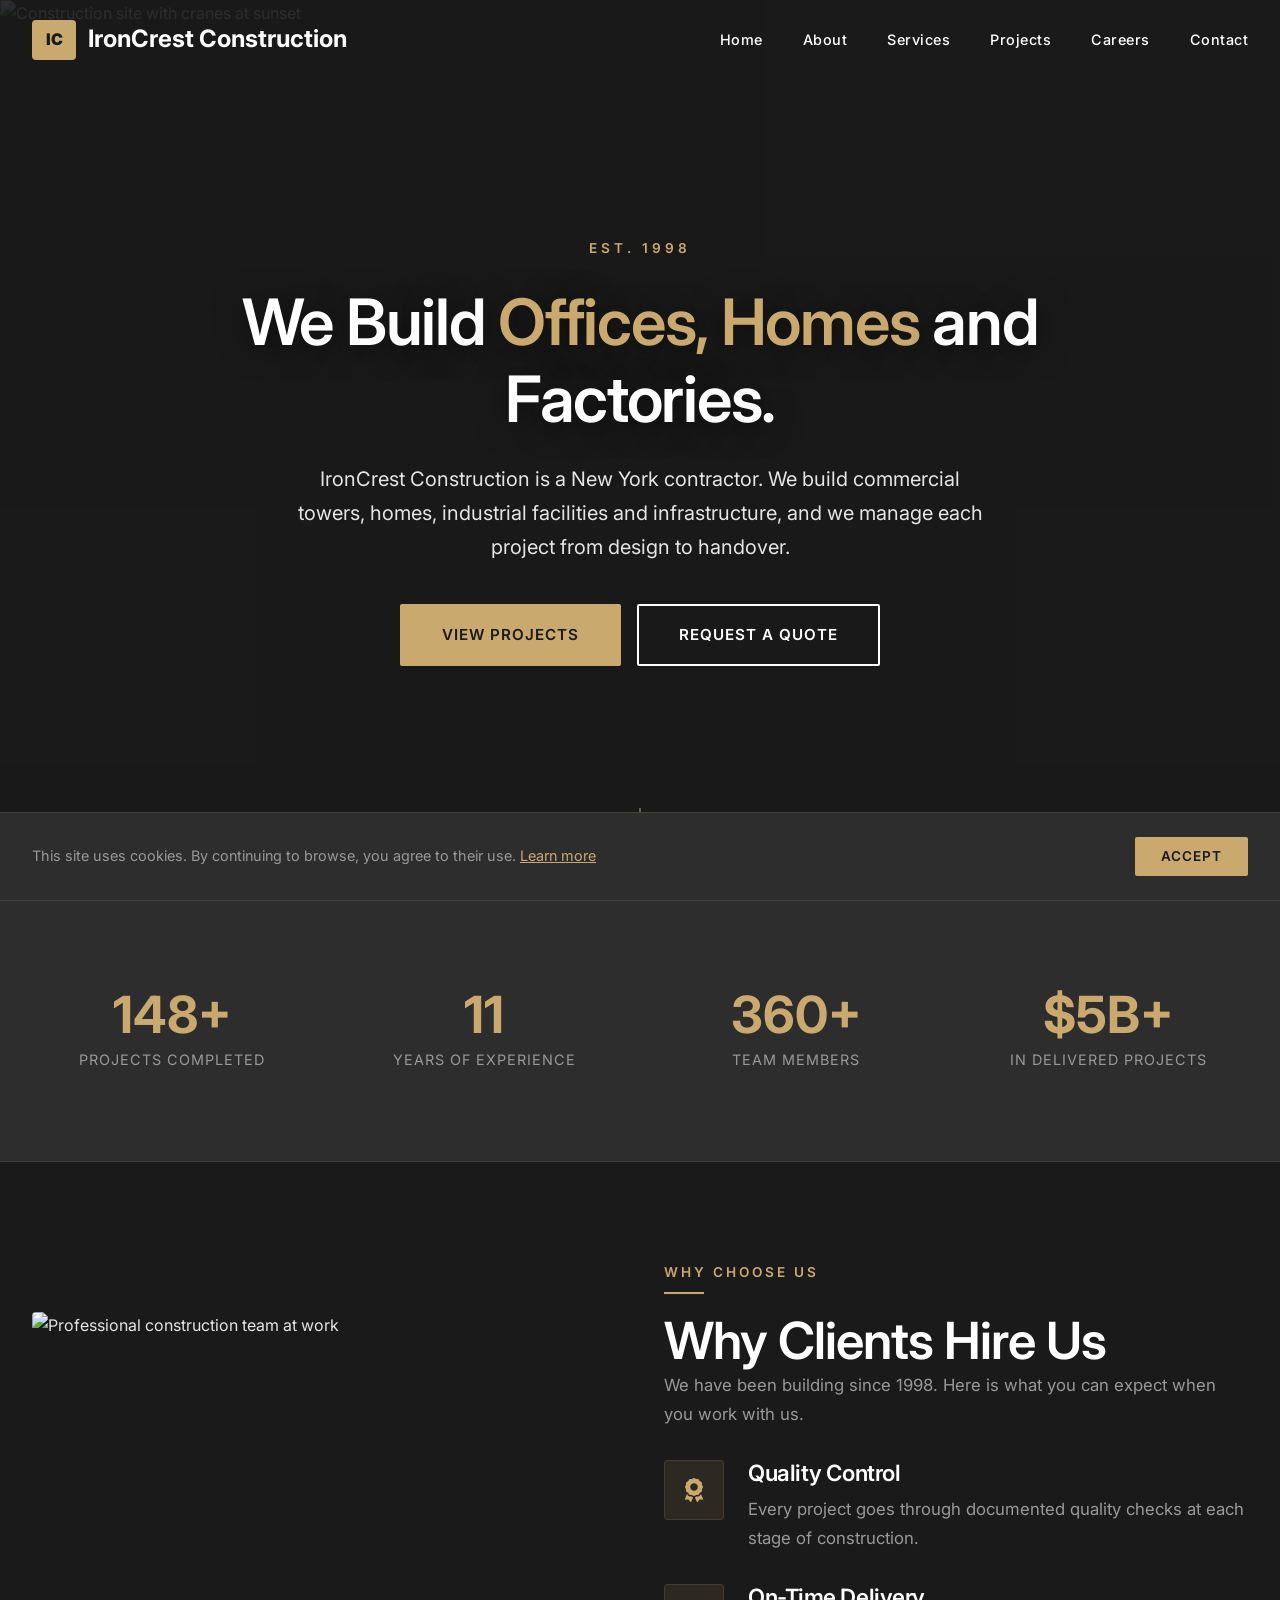
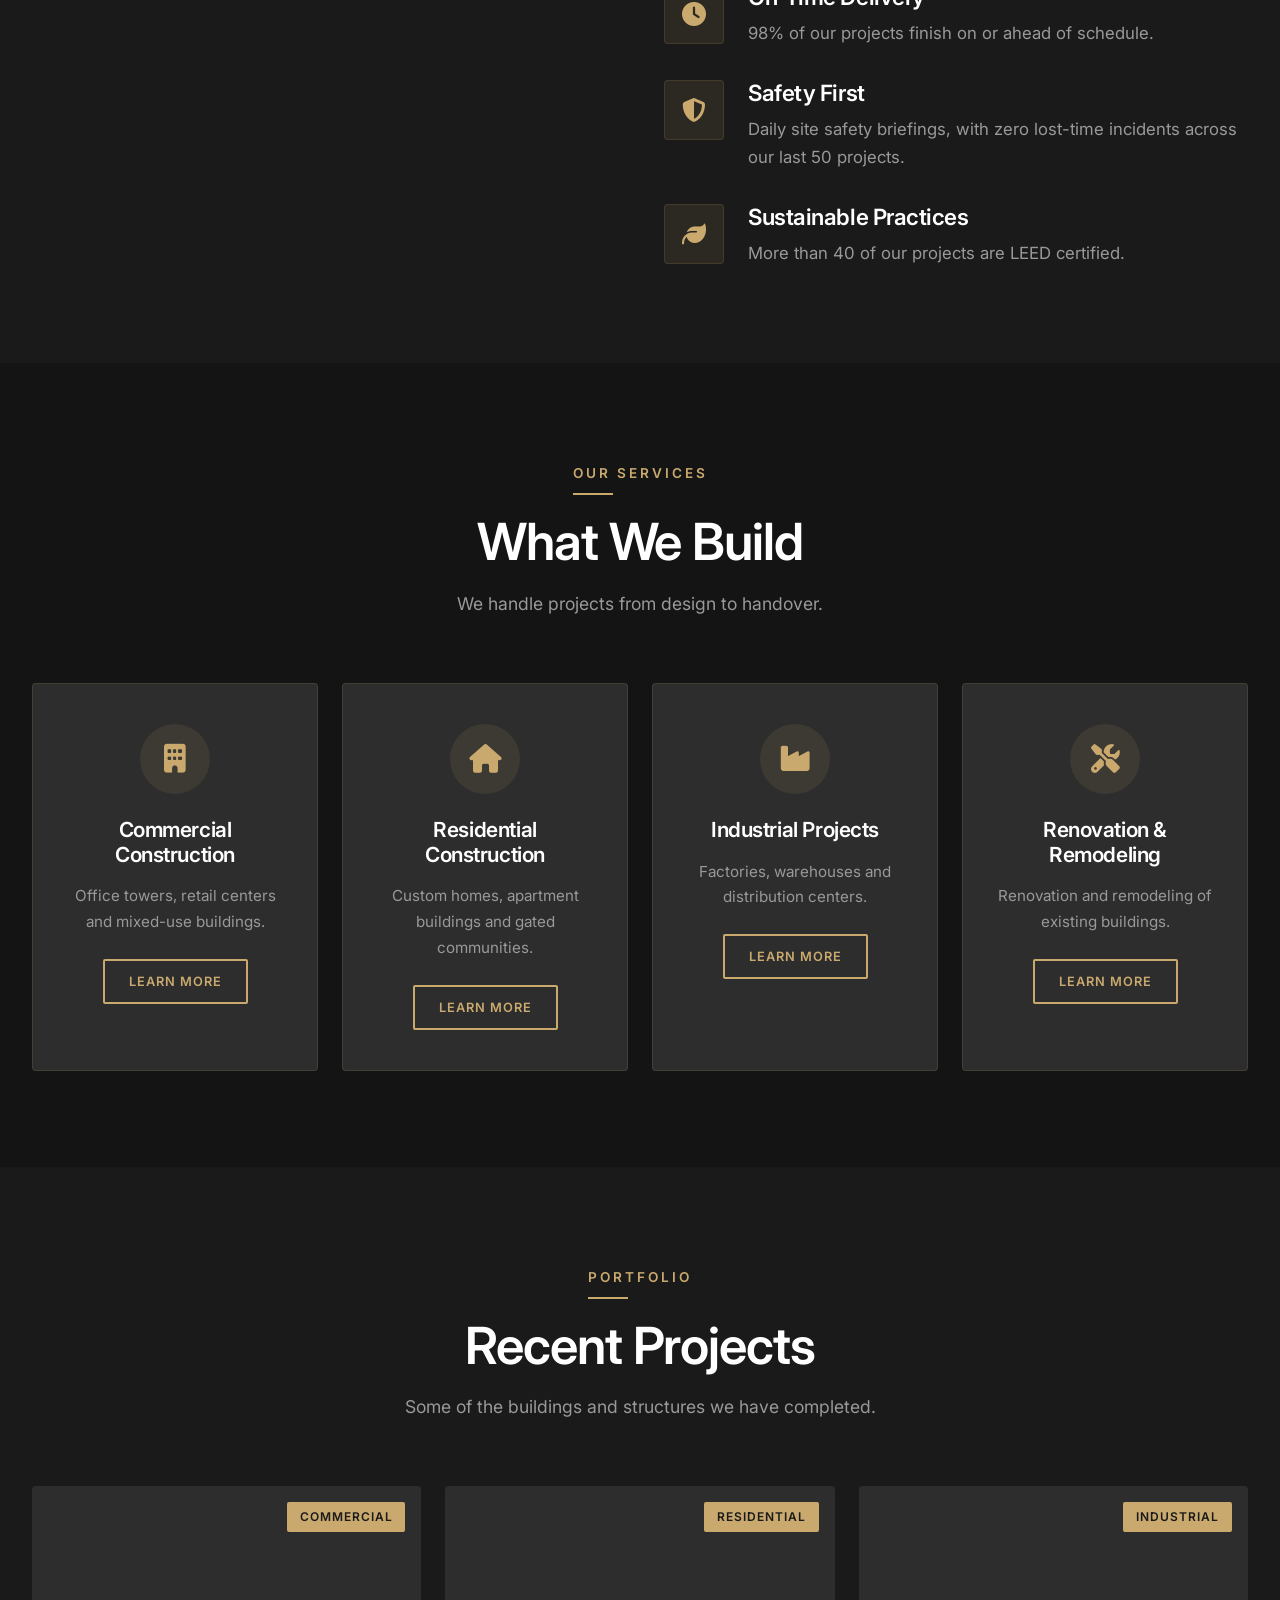
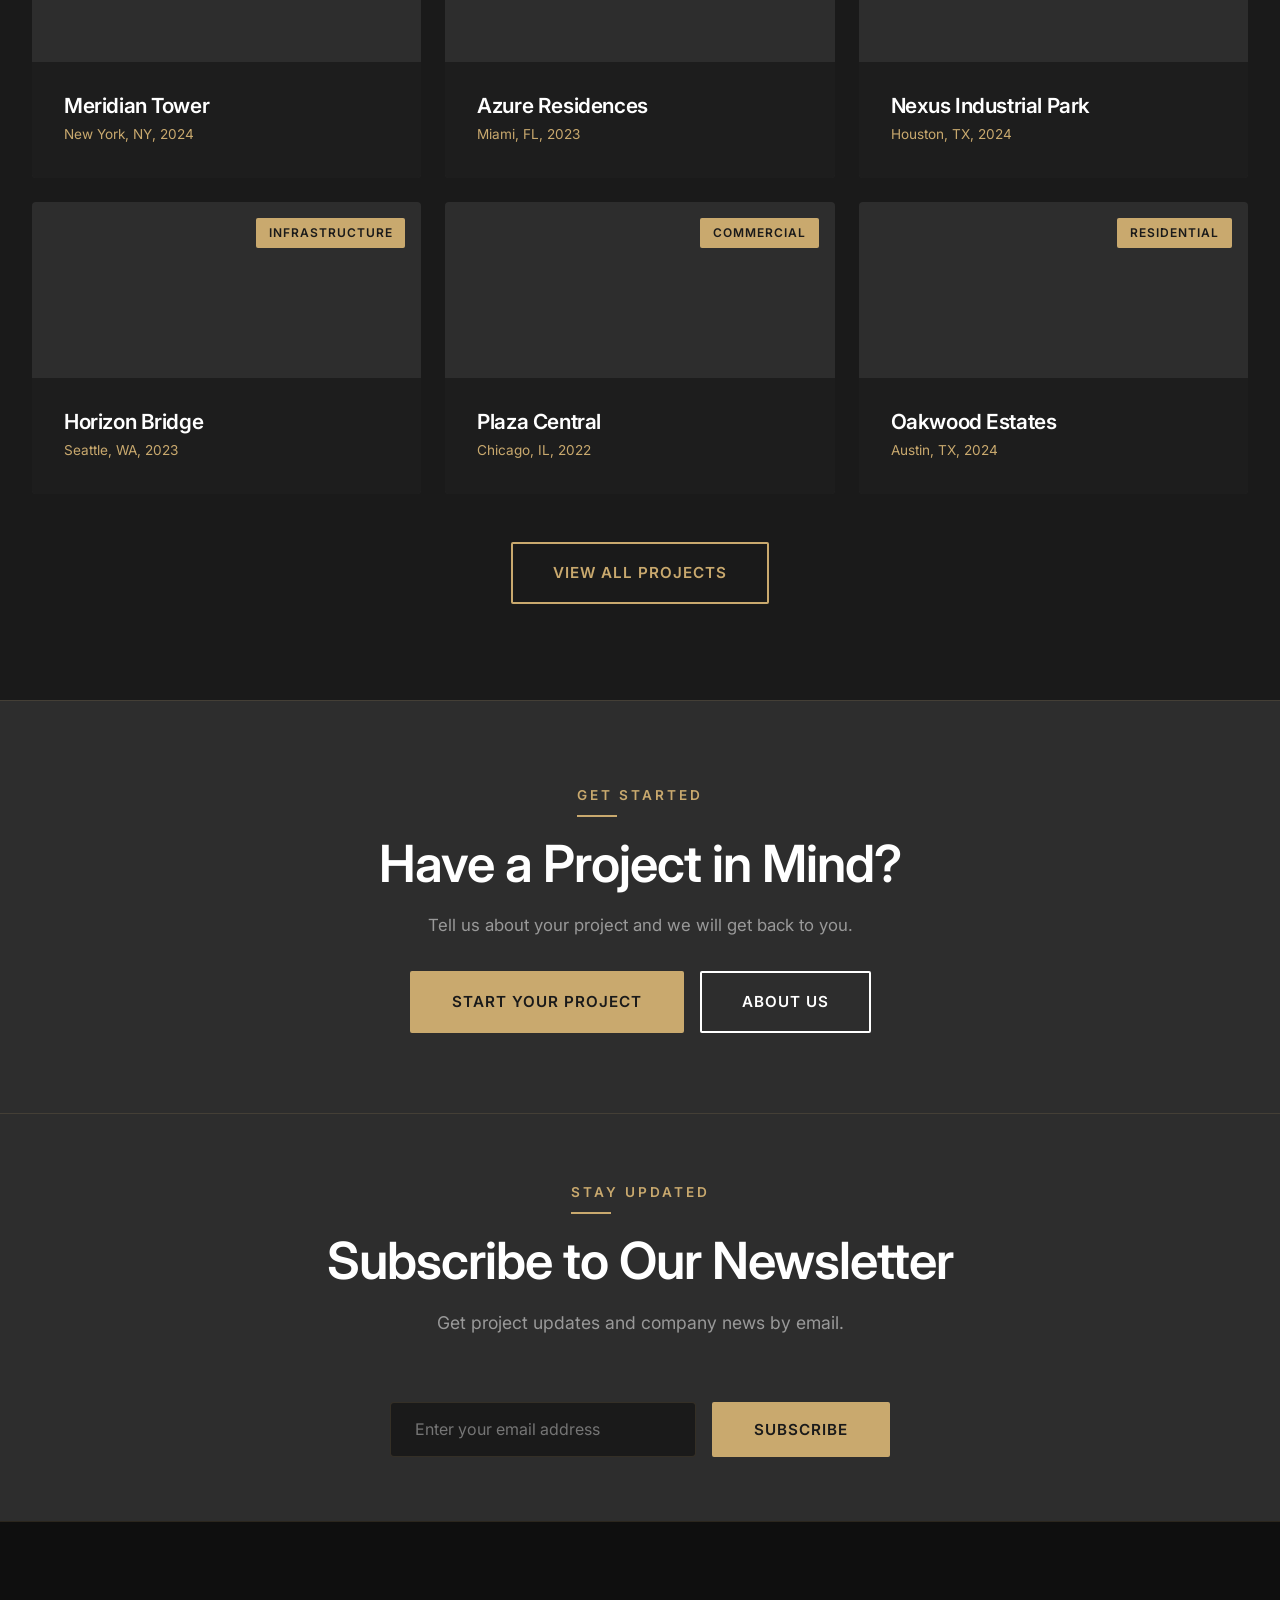
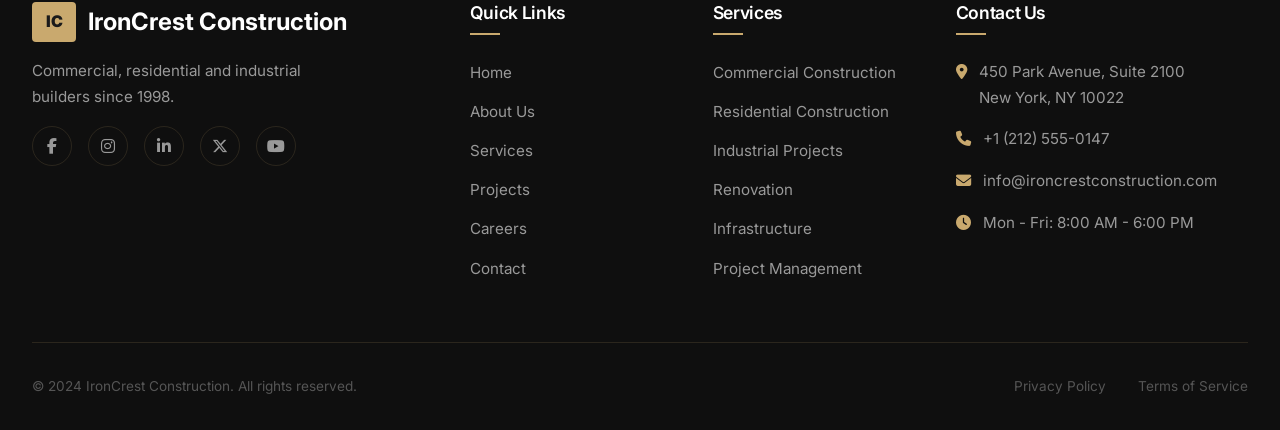
==== commit 2a2cf17d: "update" ====
--- a/index.html
+++ b/index.html
@@ -3,32 +3,32 @@
 <head>
     <meta charset="UTF-8">
     <meta name="viewport" content="width=device-width, initial-scale=1.0">
-    <meta name="description" content="IronCrest Construction - Premium construction company delivering excellence in commercial, residential, and infrastructure projects worldwide.">
+    <meta name="description" content="IronCrest Construction is a New York contractor building commercial, residential, industrial and infrastructure projects.">
     <meta name="keywords" content="construction, commercial building, residential, infrastructure, renovation, architecture, project management">
     <meta name="author" content="IronCrest Construction">
     
     <!-- Open Graph -->
-    <meta property="og:title" content="IronCrest Construction | Building Tomorrow's Landmarks Today">
-    <meta property="og:description" content="Premium construction company delivering excellence with precision across commercial, residential, and infrastructure projects.">
+    <meta property="og:title" content="IronCrest Construction | Commercial, Residential and Industrial Builders">
+    <meta property="og:description" content="A New York contractor building commercial, residential, industrial and infrastructure projects.">
     <meta property="og:type" content="website">
     <meta property="og:url" content="https://ironcrestconstruction.com">
     <meta property="og:image" content="https://ironcrestconstruction.com/images/og-image.jpg">
     
     <!-- Twitter Card -->
     <meta name="twitter:card" content="summary_large_image">
-    <meta name="twitter:title" content="IronCrest Construction | Building Tomorrow's Landmarks Today">
-    <meta name="twitter:description" content="Premium construction company delivering excellence with precision.">
+    <meta name="twitter:title" content="IronCrest Construction | Commercial, Residential and Industrial Builders">
+    <meta name="twitter:description" content="A New York contractor building commercial, residential, industrial and infrastructure projects.">
     <meta name="twitter:image" content="https://ironcrestconstruction.com/images/og-image.jpg">
     
-    <title>IronCrest Construction | Building Tomorrow's Landmarks Today</title>
+    <title>IronCrest Construction | Commercial, Residential and Industrial Builders</title>
     
     <!-- Favicon -->
-    <link rel="icon" type="image/svg+xml" href="data:image/svg+xml,<svg xmlns='http://www.w3.org/2000/svg' viewBox='0 0 100 100'><rect width='100' height='100' rx='10' fill='%23C9A96E'/><text x='50' y='65' font-size='50' text-anchor='middle' fill='%231A1A1A' font-family='serif' font-weight='bold'>I</text></svg>">
+    <link rel="icon" type="image/svg+xml" href="data:image/svg+xml,<svg xmlns='http://www.w3.org/2000/svg' viewBox='0 0 100 100'><rect width='100' height='100' rx='10' fill='%23C9A96E'/><text x='50' y='65' font-size='50' text-anchor='middle' fill='%231A1A1A' font-family='sans-serif' font-weight='bold'>I</text></svg>">
     
     <!-- Fonts -->
     <link rel="preconnect" href="https://fonts.googleapis.com">
     <link rel="preconnect" href="https://fonts.gstatic.com" crossorigin>
-    <link href="https://fonts.googleapis.com/css2?family=Inter:wght@300;400;500;600;700&family=Playfair+Display:wght@400;500;600;700;800&display=swap" rel="stylesheet">
+    <link href="https://fonts.googleapis.com/css2?family=Inter:wght@300;400;500;600;700&display=swap" rel="stylesheet">
     
     <!-- Font Awesome -->
     <link rel="stylesheet" href="https://cdnjs.cloudflare.com/ajax/libs/font-awesome/6.5.1/css/all.min.css">
@@ -75,9 +75,9 @@
         </div>
         <div class="hero-overlay"></div>
         <div class="hero-content">
-            <span class="hero-label">Est. 1998 — Global Construction Excellence</span>
-            <h1>Building <span>Tomorrow's</span> Landmarks Today.</h1>
-            <p>From commercial towers to luxury residences and infrastructure projects, IronCrest Construction delivers excellence with precision, innovation, and unwavering commitment to quality.</p>
+            <span class="hero-label">Est. 1998</span>
+            <h1>We Build <span>Offices, Homes</span> and Factories.</h1>
+            <p>IronCrest Construction is a New York contractor. We build commercial towers, homes, industrial facilities and infrastructure, and we manage each project from design to handover.</p>
             <div class="hero-buttons">
                 <a href="projects.html" class="btn btn-primary">View Projects</a>
                 <a href="contact.html" class="btn btn-outline">Request a Quote</a>
@@ -102,7 +102,7 @@
                 </div>
                 <div class="stat-item reveal">
                     <div class="stat-number"><span class="counter" data-target="850">0</span>+</div>
-                    <div class="stat-label">Expert Team Members</div>
+                    <div class="stat-label">Team Members</div>
                 </div>
                 <div class="stat-item reveal">
                     <div class="stat-number">$<span class="counter" data-target="12">0</span>B+</div>
@@ -121,8 +121,8 @@
                 </div>
                 <div class="reveal-right">
                     <span class="section-label">Why Choose Us</span>
-                    <h2>Excellence Built on Experience & Innovation</h2>
-                    <p style="margin-bottom: 2rem;">For over two decades, we have been at the forefront of the construction industry, transforming visions into reality with unmatched precision and craftsmanship.</p>
+                    <h2>Why Clients Hire Us</h2>
+                    <p style="margin-bottom: 2rem;">We have been building since 1998. Here is what you can expect when you work with us.</p>
                     
                     <div class="why-features">
                         <div class="why-feature">
@@ -130,8 +130,8 @@
                                 <i class="fas fa-award"></i>
                             </div>
                             <div>
-                                <h4>Uncompromising Quality</h4>
-                                <p>Every project meets the highest standards of construction excellence, backed by rigorous quality control processes.</p>
+                                <h4>Quality Control</h4>
+                                <p>Every project goes through documented quality checks at each stage of construction.</p>
                             </div>
                         </div>
                         <div class="why-feature">
@@ -140,7 +140,7 @@
                             </div>
                             <div>
                                 <h4>On-Time Delivery</h4>
-                                <p>We pride ourselves on completing 98% of projects ahead of schedule without compromising on quality.</p>
+                                <p>98% of our projects finish on or ahead of schedule.</p>
                             </div>
                         </div>
                         <div class="why-feature">
@@ -149,7 +149,7 @@
                             </div>
                             <div>
                                 <h4>Safety First</h4>
-                                <p>Industry-leading safety protocols with zero lost-time incidents across our last 50 projects.</p>
+                                <p>Daily site safety briefings, with zero lost-time incidents across our last 50 projects.</p>
                             </div>
                         </div>
                         <div class="why-feature">
@@ -158,7 +158,7 @@
                             </div>
                             <div>
                                 <h4>Sustainable Practices</h4>
-                                <p>Committed to green building standards with 40+ LEED-certified projects in our portfolio.</p>
+                                <p>More than 40 of our projects are LEED certified.</p>
                             </div>
                         </div>
                     </div>
@@ -172,8 +172,8 @@
         <div class="container">
             <div class="section-header reveal">
                 <span class="section-label">Our Services</span>
-                <h2>Comprehensive Construction Solutions</h2>
-                <p>From concept to completion, we offer end-to-end construction services tailored to your unique requirements.</p>
+                <h2>What We Build</h2>
+                <p>We handle projects from design to handover.</p>
             </div>
             
             <div class="services-grid">
@@ -182,7 +182,7 @@
                         <i class="fas fa-building"></i>
                     </div>
                     <h3>Commercial Construction</h3>
-                    <p style="margin-bottom: 1.5rem;">Office towers, retail centers, and mixed-use developments built to the highest commercial standards.</p>
+                    <p style="margin-bottom: 1.5rem;">Office towers, retail centers and mixed-use buildings.</p>
                     <a href="services.html" class="btn btn-outline-gold" style="padding: 0.6rem 1.5rem; font-size: 0.8rem;">Learn More</a>
                 </div>
                 
@@ -191,7 +191,7 @@
                         <i class="fas fa-home"></i>
                     </div>
                     <h3>Residential Construction</h3>
-                    <p style="margin-bottom: 1.5rem;">Luxury homes, apartment complexes, and gated communities designed for modern living.</p>
+                    <p style="margin-bottom: 1.5rem;">Custom homes, apartment buildings and gated communities.</p>
                     <a href="services.html" class="btn btn-outline-gold" style="padding: 0.6rem 1.5rem; font-size: 0.8rem;">Learn More</a>
                 </div>
                 
@@ -200,7 +200,7 @@
                         <i class="fas fa-industry"></i>
                     </div>
                     <h3>Industrial Projects</h3>
-                    <p style="margin-bottom: 1.5rem;">Manufacturing plants, warehouses, and distribution centers with cutting-edge facilities.</p>
+                    <p style="margin-bottom: 1.5rem;">Factories, warehouses and distribution centers.</p>
                     <a href="services.html" class="btn btn-outline-gold" style="padding: 0.6rem 1.5rem; font-size: 0.8rem;">Learn More</a>
                 </div>
                 
@@ -209,7 +209,7 @@
                         <i class="fas fa-tools"></i>
                     </div>
                     <h3>Renovation & Remodeling</h3>
-                    <p style="margin-bottom: 1.5rem;">Transform existing spaces with our expert renovation and remodeling services.</p>
+                    <p style="margin-bottom: 1.5rem;">Renovation and remodeling of existing buildings.</p>
                     <a href="services.html" class="btn btn-outline-gold" style="padding: 0.6rem 1.5rem; font-size: 0.8rem;">Learn More</a>
                 </div>
             </div>
@@ -221,62 +221,62 @@
         <div class="container">
             <div class="section-header reveal">
                 <span class="section-label">Portfolio</span>
-                <h2>Latest Completed Projects</h2>
-                <p>Explore our portfolio of landmark projects that define skylines and communities.</p>
+                <h2>Recent Projects</h2>
+                <p>Some of the buildings and structures we have completed.</p>
             </div>
             
             <div class="projects-grid">
                 <div class="project-card reveal" data-project="meridian-tower" data-category="commercial">
-                    <img src="https://images.unsplash.com/photo-1486406146926-c627a92ad1ab?w=800&q=80" alt="Meridian Tower" loading="lazy">
+                    <img src="https://images.pexels.com/photos/2599538/pexels-photo-2599538.jpeg?auto=compress&cs=tinysrgb&w=900" alt="Meridian Tower" loading="lazy">
                     <span class="project-category">Commercial</span>
                     <div class="project-overlay">
                         <h3>Meridian Tower</h3>
-                        <p>New York, NY — 2024</p>
+                        <p>New York, NY, 2024</p>
                     </div>
                 </div>
                 
                 <div class="project-card reveal" data-project="azure-residences" data-category="residential">
-                    <img src="https://images.unsplash.com/photo-1600596542815-ffad4c1539a9?w=800&q=80" alt="Azure Residences" loading="lazy">
+                    <img src="https://images.pexels.com/photos/27307397/pexels-photo-27307397.jpeg?auto=compress&cs=tinysrgb&w=900" alt="Azure Residences" loading="lazy">
                     <span class="project-category">Residential</span>
                     <div class="project-overlay">
                         <h3>Azure Residences</h3>
-                        <p>Miami, FL — 2023</p>
+                        <p>Miami, FL, 2023</p>
                     </div>
                 </div>
                 
                 <div class="project-card reveal" data-project="nexus-industrial" data-category="industrial">
-                    <img src="https://images.unsplash.com/photo-1581094794329-c8112a89af12?w=800&q=80" alt="Nexus Industrial Park" loading="lazy">
+                    <img src="https://images.pexels.com/photos/17180396/pexels-photo-17180396.jpeg?auto=compress&cs=tinysrgb&w=900" alt="Nexus Industrial Park" loading="lazy">
                     <span class="project-category">Industrial</span>
                     <div class="project-overlay">
                         <h3>Nexus Industrial Park</h3>
-                        <p>Houston, TX — 2024</p>
+                        <p>Houston, TX, 2024</p>
                     </div>
                 </div>
                 
                 <div class="project-card reveal" data-project="horizon-bridge" data-category="infrastructure">
-                    <img src="https://images.unsplash.com/photo-1545558014-8692077e9b5c?w=800&q=80" alt="Horizon Bridge" loading="lazy">
+                    <img src="https://images.pexels.com/photos/31654229/pexels-photo-31654229.jpeg?auto=compress&cs=tinysrgb&w=900" alt="Horizon Bridge" loading="lazy">
                     <span class="project-category">Infrastructure</span>
                     <div class="project-overlay">
                         <h3>Horizon Bridge</h3>
-                        <p>Seattle, WA — 2023</p>
+                        <p>Seattle, WA, 2023</p>
                     </div>
                 </div>
                 
                 <div class="project-card reveal" data-project="plaza-central" data-category="commercial">
-                    <img src="https://images.unsplash.com/photo-1577495508048-b635879837f1?w=800&q=80" alt="Plaza Central" loading="lazy">
+                    <img src="https://images.pexels.com/photos/27675593/pexels-photo-27675593.jpeg?auto=compress&cs=tinysrgb&w=900" alt="Plaza Central" loading="lazy">
                     <span class="project-category">Commercial</span>
                     <div class="project-overlay">
                         <h3>Plaza Central</h3>
-                        <p>Chicago, IL — 2022</p>
+                        <p>Chicago, IL, 2022</p>
                     </div>
                 </div>
                 
                 <div class="project-card reveal" data-project="oakwood-estates" data-category="residential">
-                    <img src="https://images.unsplash.com/photo-1600585154340-be6161a56a0c?w=800&q=80" alt="Oakwood Estates" loading="lazy">
+                    <img src="https://images.pexels.com/photos/7031594/pexels-photo-7031594.jpeg?auto=compress&cs=tinysrgb&w=900" alt="Oakwood Estates" loading="lazy">
                     <span class="project-category">Residential</span>
                     <div class="project-overlay">
                         <h3>Oakwood Estates</h3>
-                        <p>Austin, TX — 2024</p>
+                        <p>Austin, TX, 2024</p>
                     </div>
                 </div>
             </div>
@@ -304,85 +304,16 @@
         </div>
     </div>
 
-    <!-- Testimonials -->
-    <section class="section section-darker" id="testimonials">
-        <div class="container">
-            <div class="section-header reveal">
-                <span class="section-label">Testimonials</span>
-                <h2>What Our Clients Say</h2>
-                <p>Trusted by industry leaders and visionary clients worldwide.</p>
-            </div>
-            
-            <div class="testimonials-slider">
-                <div class="testimonial-slide active">
-                    <p class="testimonial-text">IronCrest Construction transformed our vision into a landmark that defines our city's skyline. Their attention to detail and commitment to excellence is unmatched in the industry.</p>
-                    <div class="testimonial-author">
-                        <img src="https://images.unsplash.com/photo-1560250097-0b93528c311a?w=150&q=80" alt="James Richardson" loading="lazy">
-                        <div class="testimonial-author-info">
-                            <h4>James Richardson</h4>
-                            <p>CEO, Meridian Holdings</p>
-                        </div>
-                    </div>
-                </div>
-                
-                <div class="testimonial-slide">
-                    <p class="testimonial-text">From groundbreaking to ribbon-cutting, the IronCrest team delivered our industrial facility three months ahead of schedule. Their project management expertise is truly world-class.</p>
-                    <div class="testimonial-author">
-                        <img src="https://images.unsplash.com/photo-1573497019940-1c28c88b4f3e?w=150&q=80" alt="Sarah Chen" loading="lazy">
-                        <div class="testimonial-author-info">
-                            <h4>Sarah Chen</h4>
-                            <p>Director of Operations, Nexus Manufacturing</p>
-                        </div>
-                    </div>
-                </div>
-                
-                <div class="testimonial-slide">
-                    <p class="testimonial-text">The level of craftsmanship and professionalism IronCrest brought to our luxury residential project exceeded every expectation. They don't just build structures—they create legacies.</p>
-                    <div class="testimonial-author">
-                        <img src="https://images.unsplash.com/photo-1519085360753-af0119f7cbe7?w=150&q=80" alt="Michael Torres" loading="lazy">
-                        <div class="testimonial-author-info">
-                            <h4>Michael Torres</h4>
-                            <p>Founder, Azure Development Group</p>
-                        </div>
-                    </div>
-                </div>
-                
-                <div class="testimonial-slide">
-                    <p class="testimonial-text">Working with IronCrest on our infrastructure project was seamless. Their engineering team's innovative solutions saved us millions while delivering a bridge that will serve generations.</p>
-                    <div class="testimonial-author">
-                        <img src="https://images.unsplash.com/photo-1611432579699-484f7990b127?w=150&q=80" alt="Amanda Foster" loading="lazy">
-                        <div class="testimonial-author-info">
-                            <h4>Amanda Foster</h4>
-                            <p>City Engineer, Seattle DOT</p>
-                        </div>
-                    </div>
-                </div>
-            </div>
-            
-            <div class="testimonial-nav">
-                <button class="testimonial-prev" aria-label="Previous testimonial"><i class="fas fa-arrow-left"></i></button>
-                <button class="testimonial-next" aria-label="Next testimonial"><i class="fas fa-arrow-right"></i></button>
-            </div>
-            
-            <div class="testimonial-dots">
-                <span class="dot active"></span>
-                <span class="dot"></span>
-                <span class="dot"></span>
-                <span class="dot"></span>
-            </div>
-        </div>
-    </section>
-
     <!-- CTA Section -->
     <section class="cta-section">
         <div class="container">
             <div class="reveal">
                 <span class="section-label" style="color: var(--gold);">Get Started</span>
-                <h2>Ready to Build Something Extraordinary?</h2>
-                <p>Let's discuss your next project. Our team of experts is ready to bring your vision to life with precision, innovation, and excellence.</p>
+                <h2>Have a Project in Mind?</h2>
+                <p>Tell us about your project and we will get back to you.</p>
                 <div style="display: flex; gap: 1rem; justify-content: center; flex-wrap: wrap;">
                     <a href="contact.html" class="btn btn-primary">Start Your Project</a>
-                    <a href="about.html" class="btn btn-outline">Learn More About Us</a>
+                    <a href="about.html" class="btn btn-outline">About Us</a>
                 </div>
             </div>
         </div>
@@ -394,7 +325,7 @@
             <div class="section-header reveal">
                 <span class="section-label">Stay Updated</span>
                 <h2>Subscribe to Our Newsletter</h2>
-                <p>Get the latest news, project updates, and industry insights delivered to your inbox.</p>
+                <p>Get project updates and company news by email.</p>
             </div>
             
             <form class="newsletter-form reveal" aria-label="Newsletter subscription">
@@ -413,7 +344,7 @@
                         <div class="logo-icon">IC</div>
                         <span>IronCrest Construction</span>
                     </a>
-                    <p>Building tomorrow's landmarks with precision, innovation, and unwavering commitment to excellence since 1998.</p>
+                    <p>Commercial, residential and industrial builders since 1998.</p>
                     <div class="footer-social">
                         <a href="#" class="social-toast" aria-label="Facebook"><i class="fab fa-facebook-f"></i></a>
                         <a href="#" class="social-toast" aria-label="Instagram"><i class="fab fa-instagram"></i></a>
@@ -474,7 +405,7 @@
     <!-- Cookie Consent -->
     <div class="cookie-banner" role="dialog" aria-label="Cookie consent">
         <div class="container">
-            <p>We use cookies to enhance your experience. By continuing to visit this site you agree to our use of cookies. <a href="#">Learn more</a></p>
+            <p>This site uses cookies. By continuing to browse, you agree to their use. <a href="#">Learn more</a></p>
             <button class="btn btn-primary cookie-accept" style="padding: 0.6rem 1.5rem; font-size: 0.85rem;">Accept</button>
         </div>
     </div>
--- a/css/style.css
+++ b/css/style.css
@@ -35,6 +35,7 @@
 html {
     scroll-behavior: smooth;
     font-size: 16px;
+    overflow-x: clip;
 }
 
 body {
@@ -77,8 +78,9 @@
 
 /* --- Typography --- */
 h1, h2, h3, h4, h5, h6 {
-    font-family: 'Playfair Display', Georgia, serif;
-    font-weight: 700;
+    font-family: 'Inter', -apple-system, BlinkMacSystemFont, 'Segoe UI', Roboto, sans-serif;
+    font-weight: 600;
+    letter-spacing: -0.02em;
     color: var(--white);
     line-height: 1.2;
 }
@@ -282,7 +284,7 @@
     display: flex;
     align-items: center;
     gap: 0.75rem;
-    font-family: 'Playfair Display', serif;
+    font-family: 'Inter', sans-serif;
     font-size: 1.5rem;
     font-weight: 700;
     color: var(--white);
@@ -401,7 +403,7 @@
     left: 0;
     width: 100%;
     height: 100%;
-    background: linear-gradient(180deg, rgba(26,26,26,0.3) 0%, rgba(26,26,26,0.8) 100%);
+    background: rgba(26,26,26,0.65);
     z-index: 1;
 }
 
@@ -462,7 +464,7 @@
     display: block;
     width: 1px;
     height: 60px;
-    background: linear-gradient(to bottom, var(--gold), transparent);
+    background: var(--gold);
     margin: 0 auto;
 }
 
@@ -492,7 +494,7 @@
 }
 
 .stat-number {
-    font-family: 'Playfair Display', serif;
+    font-family: 'Inter', sans-serif;
     font-size: clamp(2.5rem, 4vw, 3.5rem);
     font-weight: 700;
     color: var(--gold);
@@ -530,16 +532,6 @@
 
 .why-image:hover img {
     transform: scale(1.03);
-}
-
-.why-image::after {
-    content: '';
-    position: absolute;
-    bottom: 0;
-    left: 0;
-    width: 100%;
-    height: 50%;
-    background: linear-gradient(to top, rgba(26,26,26,0.8), transparent);
 }
 
 .why-features {
@@ -686,6 +678,19 @@
     aspect-ratio: 4/3;
 }
 
+.project-card {
+    background: var(--charcoal-light);
+}
+
+.project-card.img-failed img {
+    visibility: hidden;
+}
+
+.project-card.img-failed .project-overlay {
+    opacity: 1;
+    transform: none;
+}
+
 .project-card img {
     width: 100%;
     height: 100%;
@@ -703,7 +708,7 @@
     left: 0;
     width: 100%;
     padding: 2rem;
-    background: linear-gradient(to top, rgba(26,26,26,0.95) 0%, rgba(26,26,26,0.4) 60%, transparent 100%);
+    background: rgba(26,26,26,0.85);
     transform: translateY(20px);
     opacity: 0;
     transition: var(--transition-smooth);
@@ -835,119 +840,6 @@
     margin-bottom: 1.5rem;
 }
 
-/* --- Testimonials --- */
-.testimonials-slider {
-    position: relative;
-    max-width: 800px;
-    margin: 0 auto;
-    overflow: hidden;
-}
-
-.testimonial-slide {
-    display: none;
-    text-align: center;
-    padding: 2rem;
-    animation: fadeIn 0.5s ease;
-}
-
-.testimonial-slide.active {
-    display: block;
-}
-
-.testimonial-text {
-    font-family: 'Playfair Display', serif;
-    font-size: clamp(1.2rem, 2.5vw, 1.8rem);
-    font-style: italic;
-    color: var(--white);
-    line-height: 1.6;
-    margin-bottom: 2rem;
-    position: relative;
-}
-
-.testimonial-text::before {
-    content: '"';
-    font-size: 4rem;
-    color: var(--gold);
-    opacity: 0.3;
-    position: absolute;
-    top: -1rem;
-    left: -1rem;
-    font-family: Georgia, serif;
-}
-
-.testimonial-author {
-    display: flex;
-    align-items: center;
-    justify-content: center;
-    gap: 1rem;
-}
-
-.testimonial-author img {
-    width: 60px;
-    height: 60px;
-    border-radius: 50%;
-    object-fit: cover;
-    object-position: top center;
-    border: 2px solid var(--gold);
-}
-
-.testimonial-author-info h4 {
-    font-size: 1.1rem;
-    margin-bottom: 0.25rem;
-}
-
-.testimonial-author-info p {
-    font-size: 0.85rem;
-    color: var(--gold);
-}
-
-.testimonial-nav {
-    display: flex;
-    justify-content: center;
-    gap: 1rem;
-    margin-top: 2rem;
-}
-
-.testimonial-nav button {
-    width: 50px;
-    height: 50px;
-    border: 1px solid var(--glass-border);
-    border-radius: 50%;
-    color: var(--white);
-    font-size: 1.2rem;
-    display: flex;
-    align-items: center;
-    justify-content: center;
-    transition: var(--transition-smooth);
-}
-
-.testimonial-nav button:hover {
-    background: var(--gold);
-    border-color: var(--gold);
-    color: var(--charcoal);
-}
-
-.testimonial-dots {
-    display: flex;
-    justify-content: center;
-    gap: 0.5rem;
-    margin-top: 1.5rem;
-}
-
-.dot {
-    width: 10px;
-    height: 10px;
-    border-radius: 50%;
-    background: var(--charcoal-lighter);
-    cursor: pointer;
-    transition: var(--transition-smooth);
-}
-
-.dot.active {
-    background: var(--gold);
-    transform: scale(1.2);
-}
-
 /* --- Team Section --- */
 .team-grid {
     display: grid;
@@ -1223,22 +1115,6 @@
     margin-bottom: 0.5rem;
 }
 
-/* --- Map --- */
-.map-container {
-    width: 100%;
-    height: 400px;
-    border-radius: 4px;
-    overflow: hidden;
-    border: 1px solid var(--glass-border);
-}
-
-.map-container iframe {
-    width: 100%;
-    height: 100%;
-    border: none;
-    filter: grayscale(100%) invert(92%) contrast(83%);
-}
-
 /* --- Timeline --- */
 .timeline {
     position: relative;
@@ -1252,7 +1128,7 @@
     top: 0;
     width: 2px;
     height: 100%;
-    background: linear-gradient(to bottom, var(--gold), transparent);
+    background: var(--gold);
 }
 
 .timeline-item {
@@ -1288,7 +1164,7 @@
 
 /* --- CTA Section --- */
 .cta-section {
-    background: linear-gradient(135deg, var(--charcoal-light) 0%, var(--charcoal) 100%);
+    background: var(--charcoal-light);
     text-align: center;
     padding: 5rem 0;
     border-top: 1px solid var(--glass-border);
@@ -1297,16 +1173,6 @@
     overflow: hidden;
 }
 
-.cta-section::before {
-    content: '';
-    position: absolute;
-    top: -50%;
-    left: -50%;
-    width: 200%;
-    height: 200%;
-    background: radial-gradient(circle, rgba(201,169,110,0.03) 0%, transparent 70%);
-    pointer-events: none;
-}
 
 .cta-section h2 {
     margin-bottom: 1rem;
@@ -1576,7 +1442,7 @@
 }
 
 .error-code {
-    font-family: 'Playfair Display', serif;
+    font-family: 'Inter', sans-serif;
     font-size: clamp(6rem, 15vw, 12rem);
     font-weight: 700;
     color: var(--gold);
@@ -1892,14 +1758,6 @@
         left: -2.4rem;
     }
 
-    /* --- Testimonials spacing --- */
-    .testimonial-slide {
-        padding: 1rem;
-    }
-
-    .testimonial-text::before {
-        left: 0;
-    }
 }
 
 @media (max-width: 480px) {
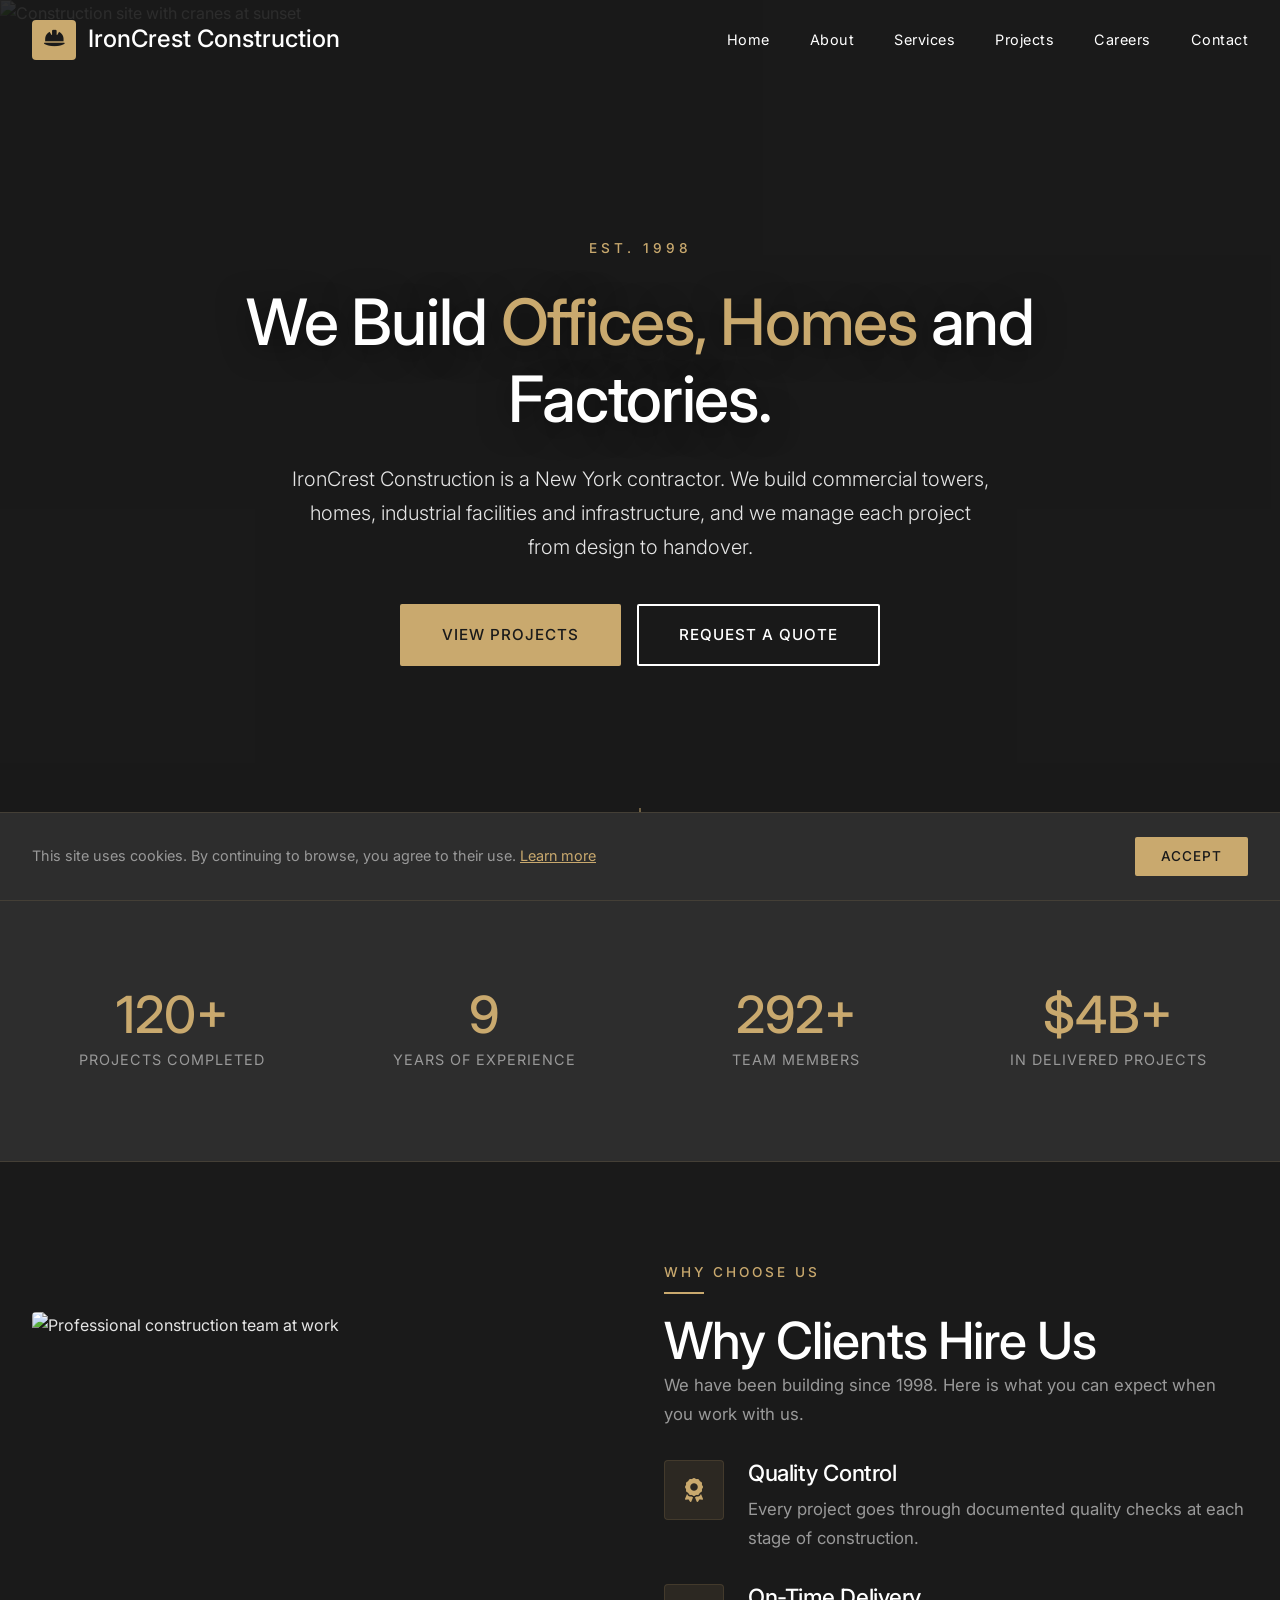
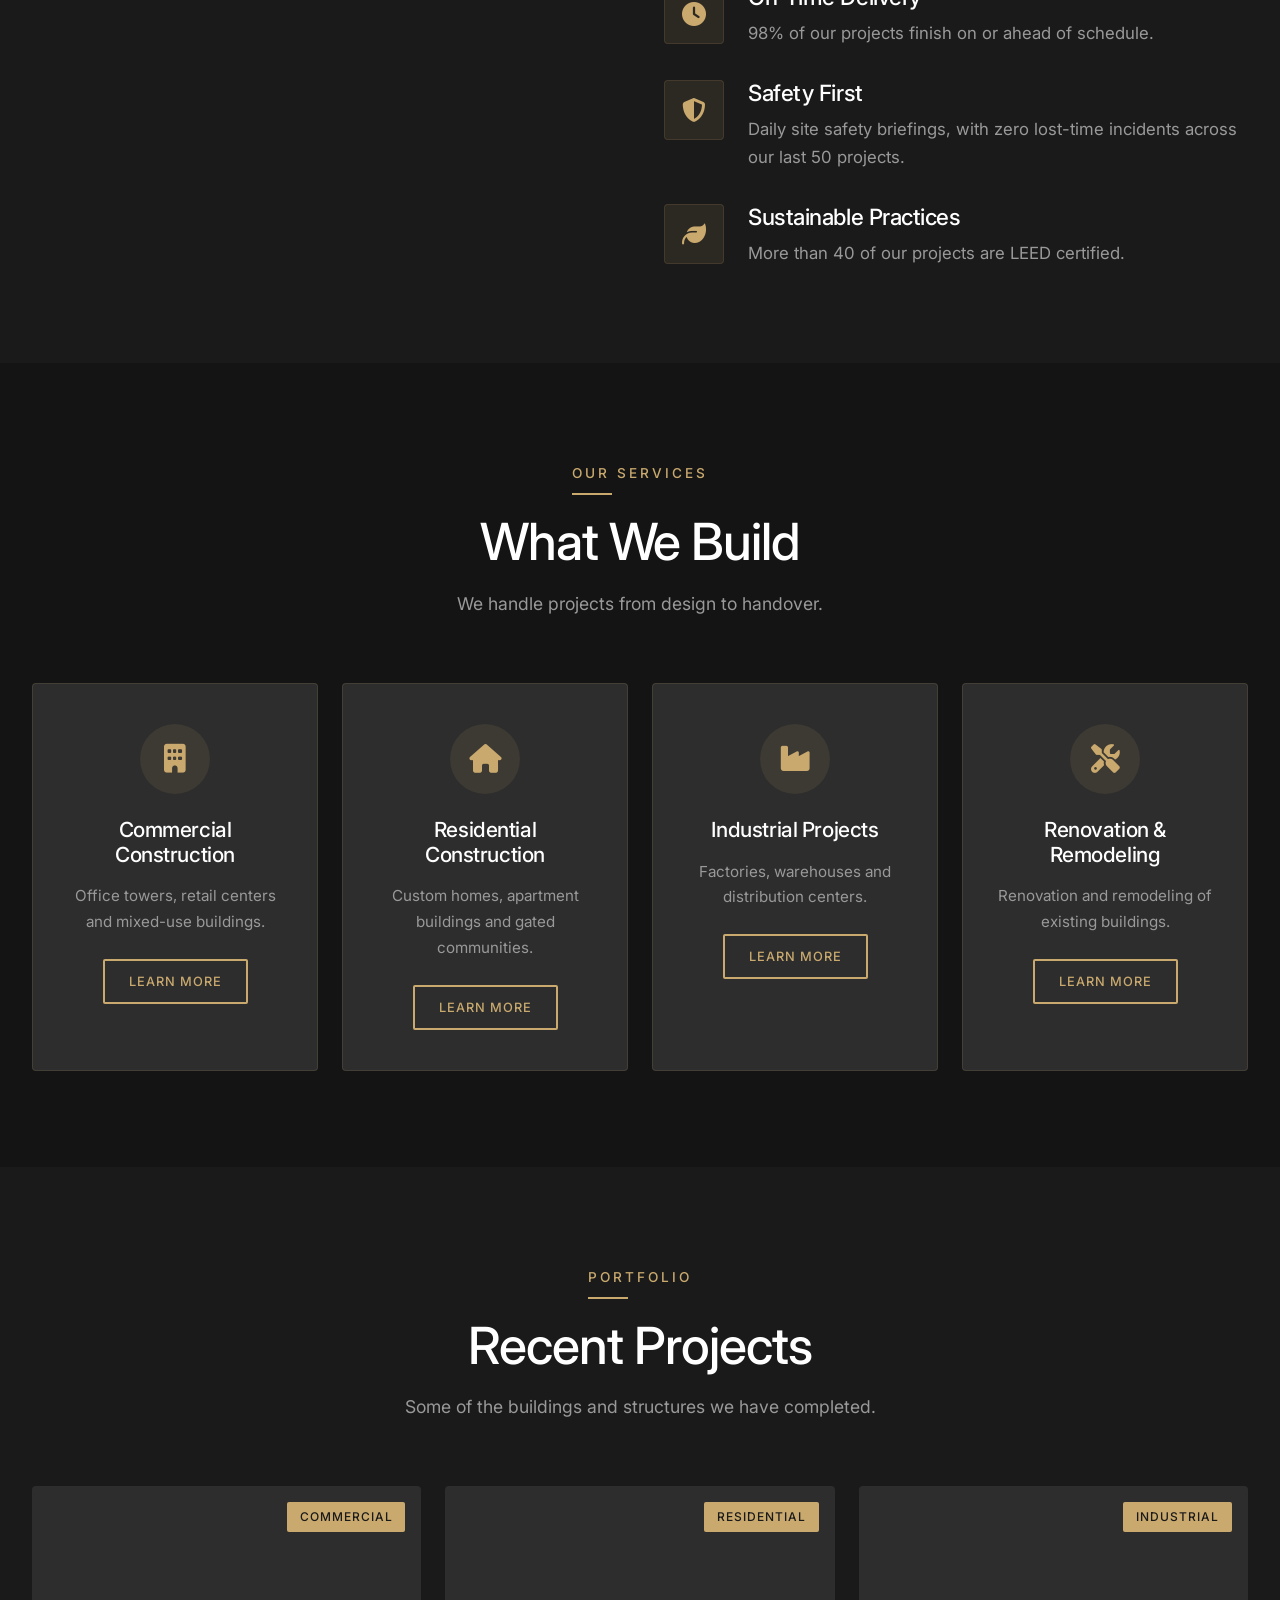
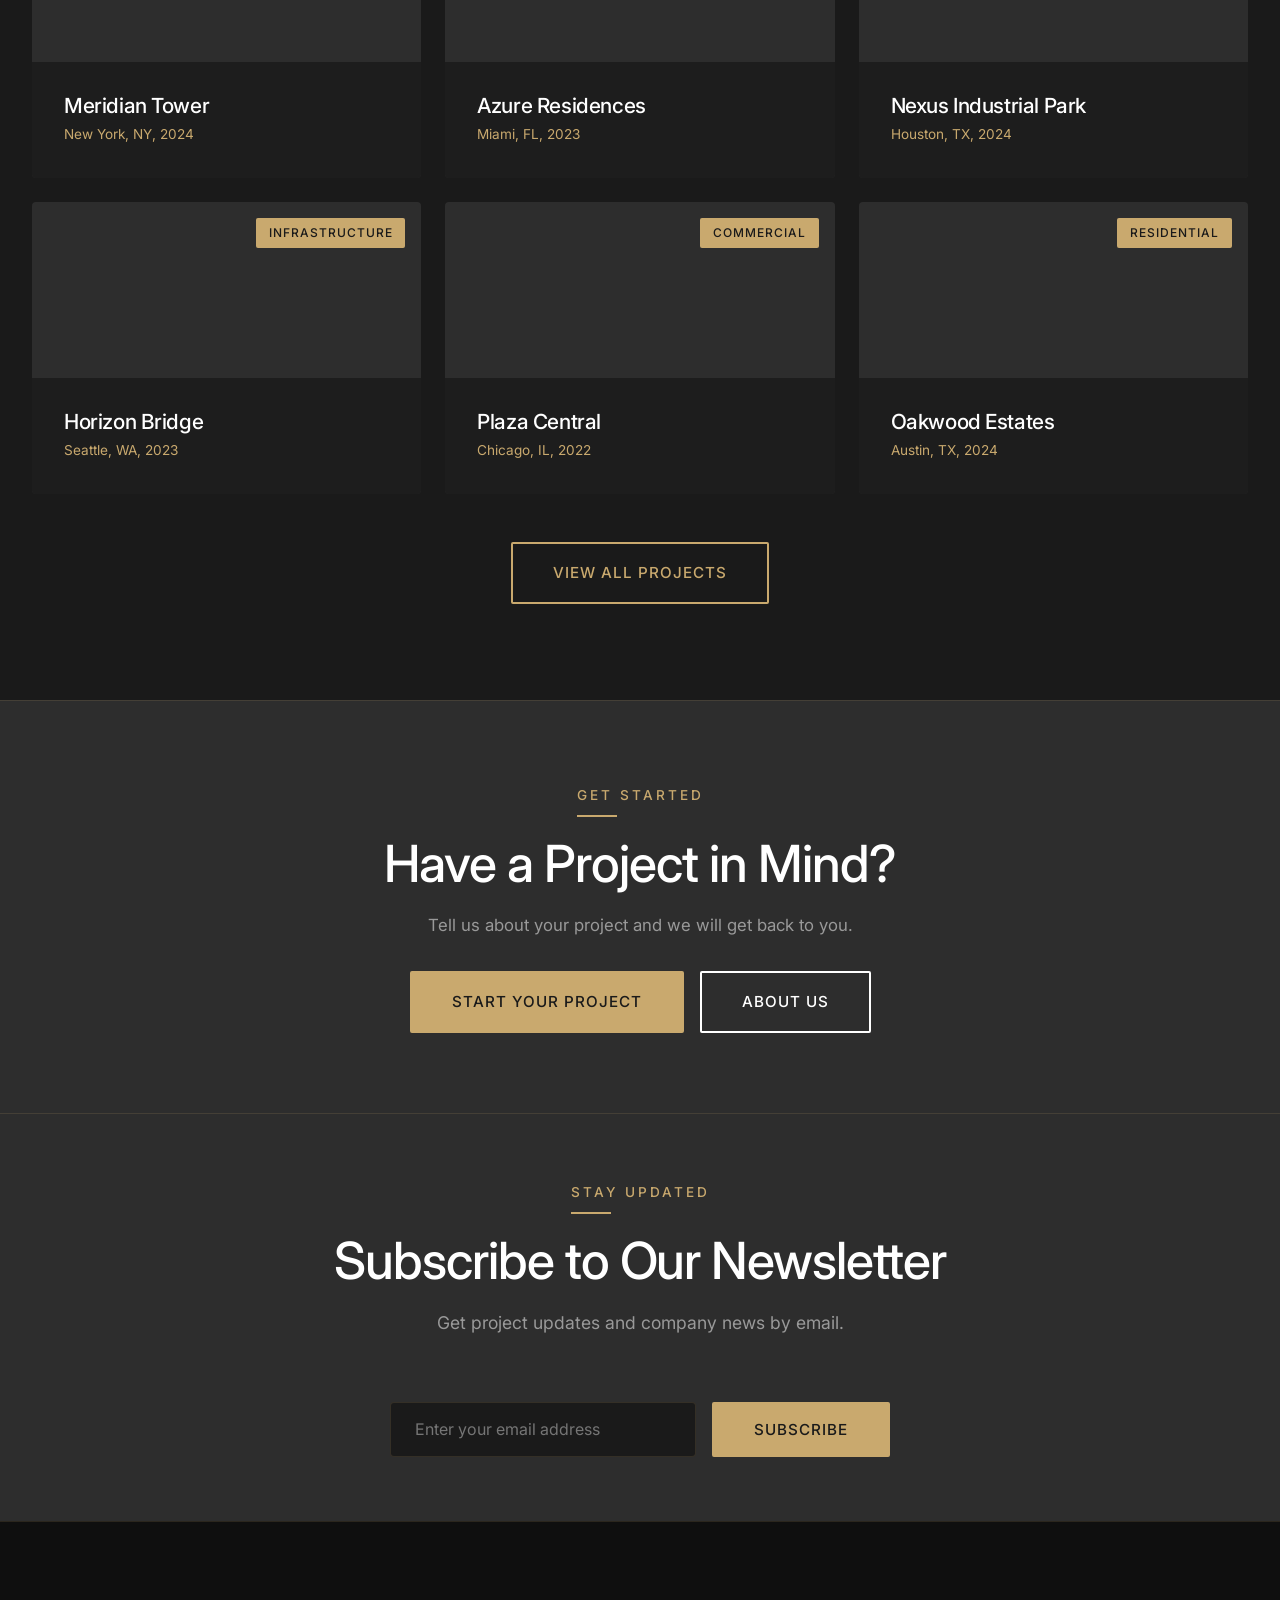
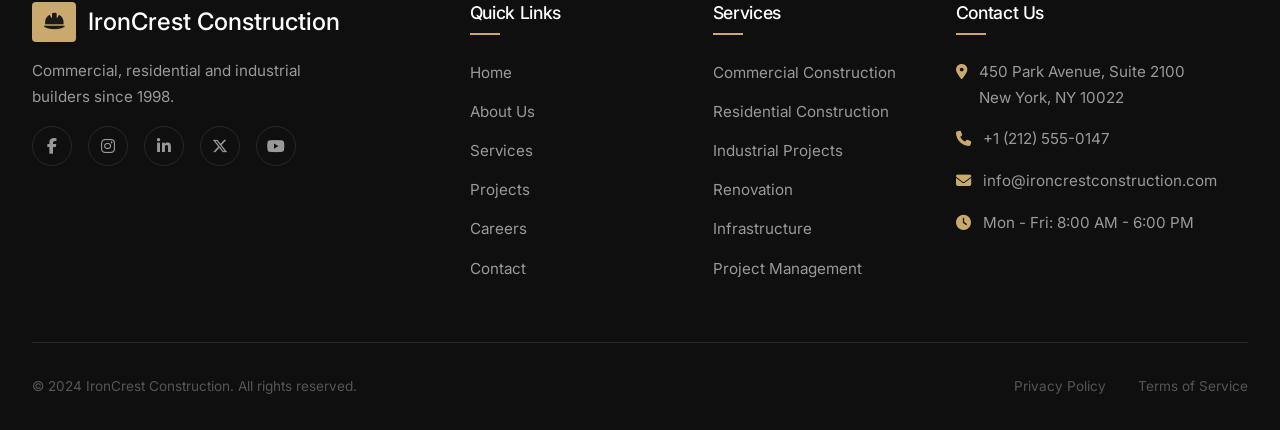
==== commit e7d466ee: "update" ====
--- a/index.html
+++ b/index.html
@@ -23,7 +23,7 @@
     <title>IronCrest Construction | Commercial, Residential and Industrial Builders</title>
     
     <!-- Favicon -->
-    <link rel="icon" type="image/svg+xml" href="data:image/svg+xml,<svg xmlns='http://www.w3.org/2000/svg' viewBox='0 0 100 100'><rect width='100' height='100' rx='10' fill='%23C9A96E'/><text x='50' y='65' font-size='50' text-anchor='middle' fill='%231A1A1A' font-family='sans-serif' font-weight='bold'>I</text></svg>">
+    <link rel="icon" type="image/svg+xml" href="data:image/svg+xml,<svg xmlns='http://www.w3.org/2000/svg' viewBox='0 0 100 100'><rect width='100' height='100' rx='10' fill='%23C9A96E'/><path d='M20 64 A30 30 0 0 1 80 64 Z' fill='%231A1A1A'/><rect x='13' y='64' width='74' height='9' rx='3' fill='%231A1A1A'/><rect x='44' y='24' width='12' height='22' rx='3' fill='%23C9A96E'/></svg>">
     
     <!-- Fonts -->
     <link rel="preconnect" href="https://fonts.googleapis.com">
@@ -47,7 +47,7 @@
     <nav class="navbar" role="navigation" aria-label="Main navigation">
         <div class="container">
             <a href="index.html" class="logo" aria-label="IronCrest Construction Home">
-                <div class="logo-icon">IC</div>
+                <div class="logo-icon"><i class="fas fa-helmet-safety" aria-hidden="true"></i></div>
                 <span>IronCrest Construction</span>
             </a>
             
@@ -341,7 +341,7 @@
             <div class="footer-grid">
                 <div class="footer-brand">
                     <a href="index.html" class="logo" style="margin-bottom: 1rem;">
-                        <div class="logo-icon">IC</div>
+                        <div class="logo-icon"><i class="fas fa-helmet-safety" aria-hidden="true"></i></div>
                         <span>IronCrest Construction</span>
                     </a>
                     <p>Commercial, residential and industrial builders since 1998.</p>
--- a/css/style.css
+++ b/css/style.css
@@ -79,7 +79,7 @@
 /* --- Typography --- */
 h1, h2, h3, h4, h5, h6 {
     font-family: 'Inter', -apple-system, BlinkMacSystemFont, 'Segoe UI', Roboto, sans-serif;
-    font-weight: 600;
+    font-weight: 500;
     letter-spacing: -0.02em;
     color: var(--white);
     line-height: 1.2;
@@ -99,7 +99,7 @@
     display: inline-block;
     color: var(--gold);
     font-size: 0.85rem;
-    font-weight: 600;
+    font-weight: 500;
     letter-spacing: 3px;
     text-transform: uppercase;
     margin-bottom: 1rem;
@@ -123,7 +123,7 @@
     gap: 0.5rem;
     padding: 1rem 2.5rem;
     font-size: 0.95rem;
-    font-weight: 600;
+    font-weight: 500;
     letter-spacing: 1px;
     text-transform: uppercase;
     border-radius: 2px;
@@ -286,7 +286,7 @@
     gap: 0.75rem;
     font-family: 'Inter', sans-serif;
     font-size: 1.5rem;
-    font-weight: 700;
+    font-weight: 500;
     color: var(--white);
 }
 
@@ -299,9 +299,7 @@
     align-items: center;
     justify-content: center;
     color: var(--charcoal);
-    font-weight: 900;
-    font-size: 1rem;
-    letter-spacing: -0.5px;
+    font-size: 1.15rem;
 }
 
 .nav-links {
@@ -313,7 +311,7 @@
 .nav-links a {
     color: var(--white);
     font-size: 0.9rem;
-    font-weight: 500;
+    font-weight: 400;
     letter-spacing: 0.5px;
     position: relative;
     padding: 0.25rem 0;
@@ -419,7 +417,7 @@
 .hero-label {
     color: var(--gold);
     font-size: 0.85rem;
-    font-weight: 600;
+    font-weight: 500;
     letter-spacing: 4px;
     text-transform: uppercase;
     margin-bottom: 1.5rem;
@@ -436,6 +434,7 @@
 }
 
 .hero p {
+    font-weight: 300;
     font-size: clamp(1rem, 2vw, 1.25rem);
     color: var(--light-gray);
     margin-bottom: 2.5rem;
@@ -496,7 +495,7 @@
 .stat-number {
     font-family: 'Inter', sans-serif;
     font-size: clamp(2.5rem, 4vw, 3.5rem);
-    font-weight: 700;
+    font-weight: 500;
     color: var(--gold);
     line-height: 1;
     margin-bottom: 0.5rem;
@@ -647,7 +646,7 @@
 .filter-btn {
     padding: 0.6rem 1.5rem;
     font-size: 0.9rem;
-    font-weight: 500;
+    font-weight: 400;
     color: var(--medium-gray);
     background: transparent;
     border: 1px solid var(--glass-border);
@@ -737,7 +736,7 @@
     color: var(--charcoal);
     padding: 0.3rem 0.8rem;
     font-size: 0.75rem;
-    font-weight: 600;
+    font-weight: 500;
     text-transform: uppercase;
     letter-spacing: 1px;
     border-radius: 2px;
@@ -927,7 +926,7 @@
     padding: 1.5rem 0;
     color: var(--white);
     font-size: 1.1rem;
-    font-weight: 600;
+    font-weight: 500;
     text-align: left;
     cursor: pointer;
     transition: var(--transition-smooth);
@@ -1059,7 +1058,7 @@
     margin-bottom: 0.5rem;
     color: var(--white);
     font-size: 0.9rem;
-    font-weight: 500;
+    font-weight: 400;
 }
 
 .form-group input,
@@ -1151,7 +1150,7 @@
 
 .timeline-year {
     color: var(--gold);
-    font-weight: 700;
+    font-weight: 500;
     font-size: 0.9rem;
     margin-bottom: 0.5rem;
     letter-spacing: 1px;
@@ -1444,7 +1443,7 @@
 .error-code {
     font-family: 'Inter', sans-serif;
     font-size: clamp(6rem, 15vw, 12rem);
-    font-weight: 700;
+    font-weight: 500;
     color: var(--gold);
     line-height: 1;
     opacity: 0.3;
